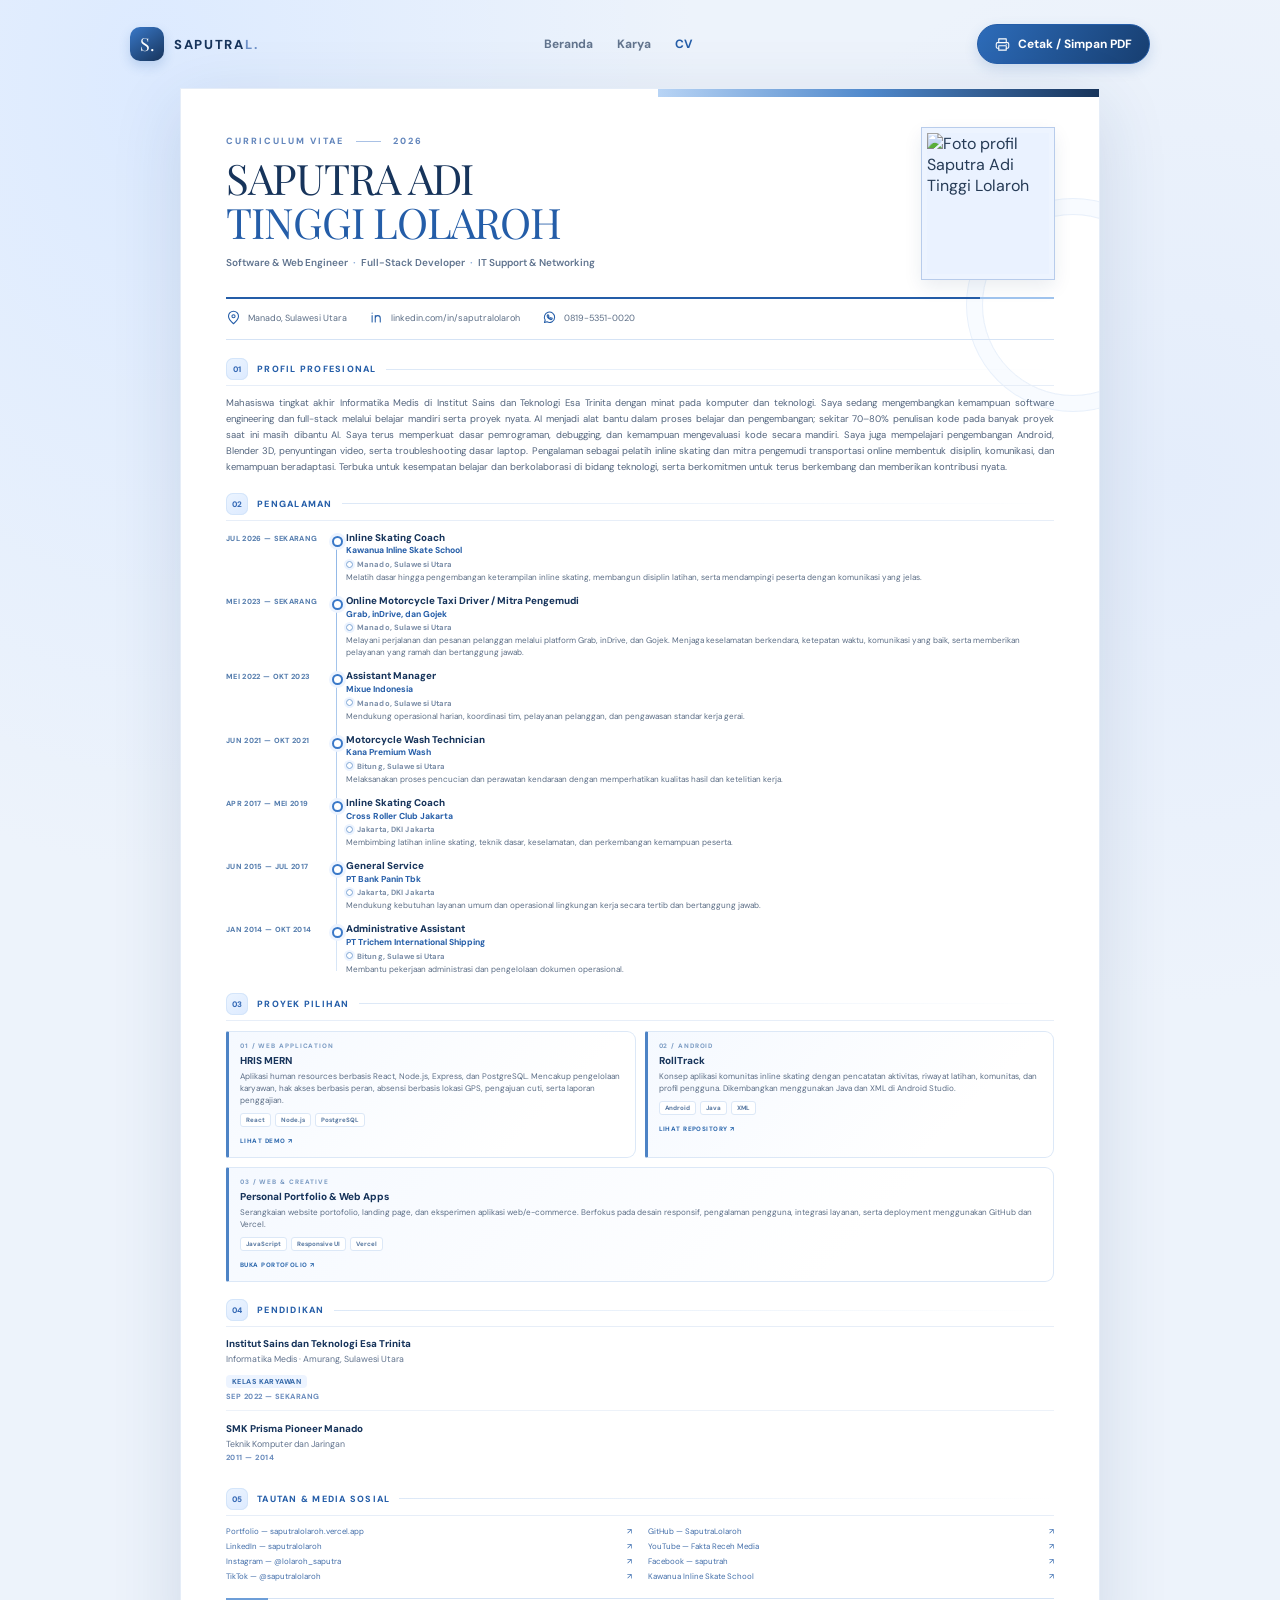
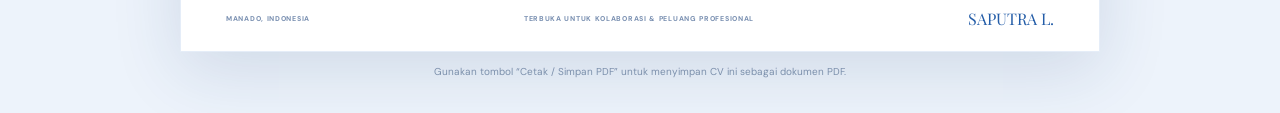
==== cv.html @ 6c99b5d0 "Retain AI-assisted development context in profile" ====
<!doctype html>
<html lang="id">
<head>
  <meta charset="utf-8">
  <meta name="viewport" content="width=device-width, initial-scale=1">
  <meta name="theme-color" content="#17345b">
  <meta name="description" content="Curriculum Vitae Saputra Adi Tinggi Lolaroh — Software & Web Engineer, Full-Stack Developer, IT Support & Networking.">
  <title>CV — Saputra Adi Tinggi Lolaroh</title>
  <link rel="preconnect" href="https://fonts.googleapis.com">
  <link rel="preconnect" href="https://fonts.gstatic.com" crossorigin>
  <link href="https://fonts.googleapis.com/css2?family=DM+Sans:wght@400;500;600;700;800&family=Playfair+Display:wght@500;600;700&display=swap" rel="stylesheet">
  <link rel="stylesheet" href="assets/css/cv.css">
</head>
<body>
  <header class="cv-nav">
    <a class="cv-brand" href="index.html"><span class="brand-mark">S.</span><span>SAPUTRA<span class="brand-light">L.</span></span></a>
    <nav aria-label="Navigasi CV"><a href="index.html">Beranda</a><a href="#work">Karya</a><a class="active" href="cv.html">CV</a></nav>
    <button class="print-button" type="button" onclick="window.print()"><span class="ui-icon" aria-hidden="true"><svg viewBox="0 0 24 24"><path d="M6 9V3h12v6M6 18H4a2 2 0 0 1-2-2v-5a2 2 0 0 1 2-2h16a2 2 0 0 1 2 2v5a2 2 0 0 1-2 2h-2"/><path d="M6 14h12v7H6zM18 12h.01"/></svg></span>Cetak / Simpan PDF</button>
  </header>
  <main class="cv-page">
    <article class="resume-sheet">
      <header class="resume-header">
        <div class="identity"><p class="eyebrow">CURRICULUM VITAE <span></span> 2026</p><h1>SAPUTRA ADI<br><em>TINGGI LOLAROH</em></h1><p class="headline">Software &amp; Web Engineer <b>·</b> Full-Stack Developer <b>·</b> IT Support &amp; Networking</p></div>
        <div class="profile-photo"><img src="https://raw.githubusercontent.com/SaputraLolaroh/sancha-creative-marketing-portfolio/main/assets/images/foto%20profil.jpeg" alt="Foto profil Saputra Adi Tinggi Lolaroh"></div>
      </header>
      <div class="contact-strip">
        <span><span class="ui-icon"><svg viewBox="0 0 24 24"><path d="M20 10c0 5-8 12-8 12S4 15 4 10a8 8 0 1 1 16 0Z"/><circle cx="12" cy="10" r="2.5"/></svg></span>Manado, Sulawesi Utara</span>
        <a href="https://www.linkedin.com/in/saputralolaroh/" target="_blank" rel="noopener noreferrer"><span class="ui-icon"><svg viewBox="0 0 24 24"><path d="M5 9v10M5 5v.01M10 19v-6a4 4 0 0 1 8 0v6M10 9v10"/></svg></span>linkedin.com/in/saputralolaroh</a>
        <a href="https://wa.me/6281953510020" target="_blank" rel="noopener noreferrer" aria-label="Hubungi melalui WhatsApp"><span class="ui-icon"><svg viewBox="0 0 24 24"><path d="M20.2 11.7a8.2 8.2 0 0 1-12.1 7.2L4 20l1.1-4A8.2 8.2 0 1 1 20.2 11.7Z"/><path d="M8.5 8.2c.3-.6.6-.6.9-.6h.5c.2 0 .4.1.5.4l.7 1.6c.1.2.1.4-.1.6l-.5.6c-.2.2-.2.4 0 .7.5.8 1.2 1.4 2 1.8.2.1.4.1.6-.1l.7-.8c.2-.2.4-.2.6-.1l1.5.7c.3.1.4.3.4.5 0 .4-.2 1.1-.7 1.4-.5.4-1.1.6-1.8.4-1-.2-2.2-.8-3.4-1.8-1-.9-1.7-2-2-2.9-.3-.9 0-1.8.4-2.4Z"/></svg></span>0819-5351-0020</a>
      </div>
      <div class="resume-body resume-body-single">
        <div class="main-column">
          <section class="cv-section profile-section"><div class="section-label"><span>01</span> PROFIL PROFESIONAL</div><p>Mahasiswa tingkat akhir Informatika Medis di Institut Sains dan Teknologi Esa Trinita dengan minat pada komputer dan teknologi. Saya sedang mengembangkan kemampuan software engineering dan full-stack melalui belajar mandiri serta proyek nyata. AI menjadi alat bantu dalam proses belajar dan pengembangan; sekitar 70–80% penulisan kode pada banyak proyek saat ini masih dibantu AI. Saya terus memperkuat dasar pemrograman, debugging, dan kemampuan mengevaluasi kode secara mandiri. Saya juga mempelajari pengembangan Android, Blender 3D, penyuntingan video, serta troubleshooting dasar laptop. Pengalaman sebagai pelatih inline skating dan mitra pengemudi transportasi online membentuk disiplin, komunikasi, dan kemampuan beradaptasi. Terbuka untuk kesempatan belajar dan berkolaborasi di bidang teknologi, serta berkomitmen untuk terus berkembang dan memberikan kontribusi nyata.</p></section>
          <section class="cv-section"><div class="section-label"><span>02</span> PENGALAMAN</div><div class="timeline">
            <div class="timeline-item"><div class="period">JUL 2026 — SEKARANG</div><div><h3>Inline Skating Coach</h3><h4>Kawanua Inline Skate School</h4><p class="job-location">Manado, Sulawesi Utara</p><p>Melatih dasar hingga pengembangan keterampilan inline skating, membangun disiplin latihan, serta mendampingi peserta dengan komunikasi yang jelas.</p></div></div>
            <div class="timeline-item"><div class="period">MEI 2023 — SEKARANG</div><div><h3>Online Motorcycle Taxi Driver / Mitra Pengemudi</h3><h4>Grab, inDrive, dan Gojek</h4><p class="job-location">Manado, Sulawesi Utara</p><p>Melayani perjalanan dan pesanan pelanggan melalui platform Grab, inDrive, dan Gojek. Menjaga keselamatan berkendara, ketepatan waktu, komunikasi yang baik, serta memberikan pelayanan yang ramah dan bertanggung jawab.</p></div></div>
            <div class="timeline-item"><div class="period">MEI 2022 — OKT 2023</div><div><h3>Assistant Manager</h3><h4>Mixue Indonesia</h4><p class="job-location">Manado, Sulawesi Utara</p><p>Mendukung operasional harian, koordinasi tim, pelayanan pelanggan, dan pengawasan standar kerja gerai.</p></div></div>
            <div class="timeline-item"><div class="period">JUN 2021 — OKT 2021</div><div><h3>Motorcycle Wash Technician</h3><h4>Kana Premium Wash</h4><p class="job-location">Bitung, Sulawesi Utara</p><p>Melaksanakan proses pencucian dan perawatan kendaraan dengan memperhatikan kualitas hasil dan ketelitian kerja.</p></div></div>
            <div class="timeline-item"><div class="period">APR 2017 — MEI 2019</div><div><h3>Inline Skating Coach</h3><h4>Cross Roller Club Jakarta</h4><p class="job-location">Jakarta, DKI Jakarta</p><p>Membimbing latihan inline skating, teknik dasar, keselamatan, dan perkembangan kemampuan peserta.</p></div></div>
            <div class="timeline-item"><div class="period">JUN 2015 — JUL 2017</div><div><h3>General Service</h3><h4>PT Bank Panin Tbk</h4><p class="job-location">Jakarta, DKI Jakarta</p><p>Mendukung kebutuhan layanan umum dan operasional lingkungan kerja secara tertib dan bertanggung jawab.</p></div></div>
            <div class="timeline-item"><div class="period">JAN 2014 — OKT 2014</div><div><h3>Administrative Assistant</h3><h4>PT Trichem International Shipping</h4><p class="job-location">Bitung, Sulawesi Utara</p><p>Membantu pekerjaan administrasi dan pengelolaan dokumen operasional.</p></div></div>
          </div></section>
          <section class="cv-section projects"><div class="section-label"><span>03</span> PROYEK PILIHAN</div><div class="project-list">
            <div class="project-card"><span class="project-index">01 / WEB APPLICATION</span><h3>HRIS MERN</h3><p>Aplikasi human resources berbasis React, Node.js, Express, dan PostgreSQL. Mencakup pengelolaan karyawan, hak akses berbasis peran, absensi berbasis lokasi GPS, pengajuan cuti, serta laporan penggajian.</p><div class="project-tags"><span>React</span><span>Node.js</span><span>PostgreSQL</span></div><a href="https://hris-mern.vercel.app/" target="_blank" rel="noopener noreferrer">LIHAT DEMO ↗</a></div>
            <div class="project-card"><span class="project-index">02 / ANDROID</span><h3>RollTrack</h3><p>Konsep aplikasi komunitas inline skating dengan pencatatan aktivitas, riwayat latihan, komunitas, dan profil pengguna. Dikembangkan menggunakan Java dan XML di Android Studio.</p><div class="project-tags"><span>Android</span><span>Java</span><span>XML</span></div><a href="https://github.com/SaputraLolaroh/RollTrack" target="_blank" rel="noopener noreferrer">LIHAT REPOSITORY ↗</a></div>
            <div class="project-card"><span class="project-index">03 / WEB &amp; CREATIVE</span><h3>Personal Portfolio &amp; Web Apps</h3><p>Serangkaian website portofolio, landing page, dan eksperimen aplikasi web/e-commerce. Berfokus pada desain responsif, pengalaman pengguna, integrasi layanan, serta deployment menggunakan GitHub dan Vercel.</p><div class="project-tags"><span>JavaScript</span><span>Responsive UI</span><span>Vercel</span></div><a href="https://saputralolaroh.vercel.app/" target="_blank" rel="noopener noreferrer">BUKA PORTOFOLIO ↗</a></div>
          </div></section>

        </div>
      </div>
          <section class="cv-section education-section"><div class="section-label"><span>04</span> PENDIDIKAN</div><div class="education-list">
            <div class="education-item"><h3>Institut Sains dan Teknologi Esa Trinita</h3><p>Informatika Medis · Amurang, Sulawesi Utara</p><span class="education-mode">KELAS KARYAWAN</span><span>SEP 2022 — SEKARANG</span></div>
            <div class="education-item"><h3>SMK Prisma Pioneer Manado</h3><p>Teknik Komputer dan Jaringan</p><span>2011 — 2014</span></div>
          </div></section>
          <section class="cv-section"><div class="section-label"><span>05</span> TAUTAN &amp; MEDIA SOSIAL</div><div class="link-list cv-links">
            <a href="https://saputralolaroh.vercel.app/" target="_blank" rel="noopener noreferrer">Portfolio — saputralolaroh.vercel.app <span class="link-arrow">↗</span></a>
            <a href="https://github.com/SaputraLolaroh" target="_blank" rel="noopener noreferrer">GitHub — SaputraLolaroh <span class="link-arrow">↗</span></a>
            <a href="https://www.linkedin.com/in/saputralolaroh/" target="_blank" rel="noopener noreferrer">LinkedIn — saputralolaroh <span class="link-arrow">↗</span></a>
            <a href="https://www.youtube.com/@FaktaRecehMedia" target="_blank" rel="noopener noreferrer">YouTube — Fakta Receh Media <span class="link-arrow">↗</span></a>
            <a href="https://www.instagram.com/lolaroh_saputra" target="_blank" rel="noopener noreferrer">Instagram — @lolaroh_saputra <span class="link-arrow">↗</span></a>
            <a href="https://www.facebook.com/saputrah" target="_blank" rel="noopener noreferrer">Facebook — saputrah <span class="link-arrow">↗</span></a>
            <a href="https://www.tiktok.com/@saputralolaroh" target="_blank" rel="noopener noreferrer">TikTok — @saputralolaroh <span class="link-arrow">↗</span></a>
            <a href="https://www.instagram.com/kawanua.inlineskateschool/" target="_blank" rel="noopener noreferrer">Kawanua Inline Skate School <span class="link-arrow">↗</span></a>
          </div></section>
      <footer class="resume-footer"><span>MANADO, INDONESIA</span><span>TERBUKA UNTUK KOLABORASI &amp; PELUANG PROFESIONAL</span><strong>SAPUTRA L.</strong></footer>
    </article>
    <p class="page-note">Gunakan tombol “Cetak / Simpan PDF” untuk menyimpan CV ini sebagai dokumen PDF.</p>
  </main>
</body>
</html>
---- assets/css/cv.css ----
*{box-sizing:border-box}
:root{--navy:#17345b;--blue:#245da8;--bright:#3978c8;--ink:#263b56;--muted:#60748f;--pale:#edf4ff;--line:#d5e3f5;--accent:#8eb6e8}
html{background:#edf3fb}
body{margin:0;background:radial-gradient(ellipse at 12% 5%,#dceaff 0,transparent 34%),radial-gradient(ellipse at 92% 28%,#e4edfb 0,transparent 30%),#edf3fb;color:var(--ink);font-family:'DM Sans',Arial,sans-serif}
.cv-nav{max-width:1060px;margin:0 auto;padding:24px 20px;display:flex;align-items:center;justify-content:space-between;gap:20px}
.cv-brand{display:flex;align-items:center;gap:10px;color:var(--navy);text-decoration:none;font-size:13px;font-weight:800;letter-spacing:.13em}
.brand-mark{display:grid;place-items:center;width:34px;height:34px;border-radius:10px;background:linear-gradient(145deg,#3978c8,#17345b);color:#fff;font:18px 'Playfair Display',serif;letter-spacing:0;box-shadow:0 5px 12px #245da833}
.brand-light{color:#6e91c8}
.cv-nav nav{display:flex;gap:24px}
.cv-nav nav a{color:#61738d;text-decoration:none;font-size:12px;font-weight:700}
.cv-nav nav a.active,.cv-nav nav a:hover{color:var(--blue)}
.print-button{display:inline-flex;align-items:center;gap:8px;border:1px solid var(--blue);border-radius:999px;padding:11px 17px;background:linear-gradient(120deg,#2d6cba,#173e70);color:#fff;font:700 12px 'DM Sans',sans-serif;cursor:pointer;box-shadow:0 5px 13px #245da82b}
.ui-icon{display:inline-flex;width:15px;height:15px;flex:none}
.ui-icon svg{width:100%;height:100%;fill:none;stroke:currentColor;stroke-width:1.7;stroke-linecap:round;stroke-linejoin:round}
.cv-page{max-width:1060px;margin:0 auto;padding:0 20px 35px}
.resume-sheet{position:relative;isolation:isolate;overflow:hidden;width:min(100%,920px);margin:0 auto;background:#fff;color:var(--ink);padding:39px 45px 22px;box-shadow:0 18px 65px rgba(30,64,111,.14)}
.resume-sheet:before{content:"";position:absolute;z-index:-1;top:0;right:0;width:34%;height:7px;background:linear-gradient(90deg,#9fc5f0,#245da8,#17345b)}
.resume-sheet:after{content:"";position:absolute;z-index:-1;right:-65px;top:125px;width:180px;height:180px;border:1px solid #e8f0fb;border-radius:50%;box-shadow:0 0 0 15px #f8fbff,0 0 0 16px #e8f0fb}
.resume-header{display:grid;grid-template-columns:1fr 132px;gap:26px;align-items:center;padding-bottom:18px;border-bottom:2px solid var(--blue);position:relative}
.eyebrow{margin:0 0 10px;color:#6386bc;font-size:9px;font-weight:800;letter-spacing:.22em}
.eyebrow span{display:inline-block;width:25px;height:1px;background:#a9c1e5;vertical-align:middle;margin:0 8px}
.identity h1{margin:0;color:var(--navy);font:clamp(30px,4vw,42px)/1.04 'Playfair Display',Georgia,serif;letter-spacing:-.025em}
.identity h1 em{font-style:normal;color:var(--blue)}
.headline{margin:11px 0 0;color:var(--muted);font-size:10px;line-height:1.65;font-weight:600}
.headline b{color:#8eadd8;padding:0 3px}
.profile-photo{width:132px;height:151px;overflow:hidden;border:5px solid #edf4ff;outline:1px solid #b8cceb;background:#eaf2ff;box-shadow:0 7px 18px #17345b18}
.profile-photo img{display:block;width:100%;height:100%;object-fit:cover;object-position:center top}
.contact-strip{display:flex;flex-wrap:wrap;gap:8px 22px;padding:11px 0 14px;border-bottom:1px solid var(--line);color:#5c6e86;font-size:9px}
.contact-strip>span,.contact-strip>a{display:inline-flex;align-items:center;gap:7px;color:inherit;text-decoration:none}
.contact-strip .ui-icon{color:var(--blue)}
.resume-body{display:grid;grid-template-columns:minmax(0,1.55fr) minmax(220px,.9fr);gap:29px;padding-top:18px}
.cv-section{margin:0 0 17px;break-inside:avoid}
.section-label{display:flex;align-items:center;gap:9px;margin:0 0 10px;color:var(--blue);font-size:9px;font-weight:800;letter-spacing:.14em}
.section-label>span{display:inline-flex;align-items:center;justify-content:center;width:22px;height:22px;border-radius:7px;background:linear-gradient(145deg,#edf5ff,#dceaff);color:#3569b5;font-size:8px;letter-spacing:0;box-shadow:inset 0 0 0 1px #d4e5fa}
.profile-section>p{margin:0;color:#52647d;font-size:9.5px;line-height:1.68;text-align:justify}
.timeline{display:grid;gap:10px;position:relative}
.timeline:before{content:"";position:absolute;left:110px;top:4px;bottom:5px;width:1px;background:linear-gradient(#8db5e6,#d9e7f7)}
.timeline-item{display:grid;grid-template-columns:100px 1fr;gap:20px;position:relative;break-inside:avoid}
.timeline-item:before{content:"";position:absolute;left:106px;top:5px;width:7px;height:7px;border-radius:50%;background:#fff;border:2px solid var(--bright);box-shadow:0 0 0 3px #edf4ff}
.period{padding-top:2px;color:#547cad;font-size:7.4px;font-weight:800;letter-spacing:.045em;line-height:1.5}
.timeline-item h3,.project-list h3,.education-item h3,.skill-block h3{margin:0;color:var(--navy);font-size:9.8px;font-weight:800;line-height:1.4}
.timeline-item h4{margin:1px 0 0;color:var(--blue);font-size:8.6px;font-weight:700;line-height:1.35}
.job-location{display:flex;align-items:center;gap:4px;margin:2px 0 3px;color:#7a8da7;font-size:7.6px;font-weight:700;letter-spacing:.015em}
.job-location:before{content:"";display:inline-block;width:5px;height:5px;border:1px solid #7da5d6;border-radius:50%;box-shadow:0 0 0 2px #edf4ff}
.timeline-item p:not(.job-location),.project-list p{margin:0;color:#5b6d85;font-size:8.1px;line-height:1.48}
.project-list{display:grid;grid-template-columns:repeat(2,minmax(0,1fr));gap:8px}
.project-list>div{padding:8px 9px;border:1px solid #e1ebf8;border-left:2px solid #4d83c5;border-radius:0 7px 7px 0;background:linear-gradient(110deg,#f8fbff,#fff)}
.project-list>div:last-child{grid-column:1/-1}
.education-item{margin:0 0 11px;padding:0 0 9px;border-bottom:1px solid #edf2f9}
.education-item:last-child{border-bottom:0}
.education-item p{margin:2px 0 3px;color:#61738d;font-size:8.8px}
.education-mode{display:inline-block!important;margin:0 0 4px!important;padding:2px 6px;border-radius:4px;background:#edf4ff;color:#3569a9!important;font-size:7.2px!important;font-weight:800;letter-spacing:.04em}
.education-item>span{display:block;color:#6c8dbd;font-size:7.5px;font-weight:800;letter-spacing:.06em}
.skill-block{margin:0 0 9px}
.skill-block h3{font-size:9px}
.skill-block p{margin:2px 0 0;color:#5b6d85;font-size:8.1px;line-height:1.5}
.course-list{margin:0;padding:0 0 0 14px;color:#5b6d85;font-size:8.1px;line-height:1.7}
.link-list{display:grid;gap:6px}
.link-list a{display:flex;align-items:center;gap:6px;color:#416da9;font-size:7.9px;text-decoration:none;overflow-wrap:anywhere}
.link-list a .ui-icon{width:12px;height:12px}
.link-list a:hover{text-decoration:underline}
.link-arrow{margin-left:auto;color:var(--blue)}
.resume-footer{display:flex;justify-content:space-between;align-items:center;gap:12px;margin-top:15px;padding-top:9px;border-top:1px solid var(--line);color:#7b91b2;font-size:7px;font-weight:800;letter-spacing:.1em}
.resume-footer strong{color:var(--blue);font:16px 'Playfair Display',Georgia,serif;letter-spacing:0}
.page-note{margin:13px auto 0;color:#8295af;text-align:center;font-size:10px}
@media(max-width:700px){.cv-nav{gap:10px;padding:16px 12px}.cv-nav nav{gap:12px}.cv-nav nav a{font-size:10px}.cv-brand{font-size:11px}.print-button{padding:9px 11px;font-size:10px}.cv-page{padding:0 10px 25px}.resume-sheet{padding:27px 21px 20px}.resume-header{grid-template-columns:1fr 94px;gap:13px}.profile-photo{width:94px;height:116px;border-width:3px}.identity h1{font-size:26px}.headline{font-size:9px}.resume-body{grid-template-columns:1fr;gap:0}.side-column{display:grid;grid-template-columns:1fr 1fr;gap:0 16px}.contact-strip{gap:8px 14px}.timeline-item{grid-template-columns:88px 1fr;gap:15px}.timeline:before{left:97px}.timeline-item:before{left:93px}.project-list{grid-template-columns:1fr}.project-list>div:last-child{grid-column:auto}.resume-footer{flex-wrap:wrap}.resume-footer strong{margin-left:auto}}
@page{size:A4;margin:0}
@media print{html,body{margin:0!important;padding:0!important;background:#fff!important;-webkit-print-color-adjust:exact!important;print-color-adjust:exact!important}.cv-nav,.page-note{display:none!important}.cv-page{padding:0!important;margin:0!important;max-width:none!important}.resume-sheet{width:210mm!important;height:297mm!important;min-height:297mm!important;margin:0!important;padding:9mm 11mm 6mm!important;box-shadow:none!important}.resume-header{grid-template-columns:1fr 27mm;gap:6mm;padding-bottom:3.5mm}.profile-photo{width:27mm;height:31mm}.eyebrow{margin-bottom:2mm;font-size:7pt}.identity h1{font-size:28pt}.headline{margin-top:2mm;font-size:7.2pt}.contact-strip{padding:2.5mm 0 3mm;font-size:6.7pt}.resume-body{grid-template-columns:minmax(0,1.55fr) minmax(0,.9fr);gap:6mm;padding-top:3.5mm}.cv-section{margin-bottom:3.2mm}.section-label{margin-bottom:2mm;font-size:7pt}.section-label>span{width:5mm;height:5mm;font-size:6pt}.profile-section>p{font-size:7.1pt;line-height:1.45}.timeline{gap:2.1mm}.timeline:before{left:28mm}.timeline-item{grid-template-columns:25mm 1fr;gap:5mm}.timeline-item:before{left:27.2mm;width:1.7mm;height:1.7mm}.period{font-size:5.7pt}.timeline-item h3,.project-list h3,.education-item h3{font-size:7.1pt}.timeline-item h4{font-size:6.4pt}.job-location{margin:1px 0 1.5px;font-size:5.7pt}.timeline-item p:not(.job-location),.project-list p{font-size:6.2pt;line-height:1.35}.project-list{gap:1.5mm}.project-list>div{padding:1.5mm 2mm}.education-item{margin-bottom:2mm;padding-bottom:1.5mm}.education-item p{font-size:6.5pt}.education-mode{font-size:5.5pt!important;padding:1px 4px}.education-item>span{font-size:5.7pt}.skill-block{margin-bottom:1.8mm}.skill-block h3{font-size:6.6pt}.skill-block p,.course-list{font-size:6pt;line-height:1.35}.link-list{gap:1.2mm}.link-list a{font-size:5.8pt;gap:1mm}.link-list a .ui-icon{width:2.5mm;height:2.5mm}.resume-footer{margin-top:2mm;padding-top:2mm;font-size:5.4pt}.resume-footer strong{font-size:12pt}.resume-sheet:after{display:none}}


/* Editorial refinement — extended CV layout */
.resume-sheet{border:1px solid #e5edf8}
.resume-sheet:before{width:48%;height:8px;background:linear-gradient(90deg,#b8d4f5 0%,#4f88cb 48%,#17345b 100%)}
.resume-header:after{content:"";position:absolute;right:0;bottom:-2px;width:74px;height:2px;background:#9fc3ed}
.section-label{position:relative;padding-bottom:5px;border-bottom:1px solid #e7eef8}
.section-label:after{content:"";height:1px;flex:1;background:linear-gradient(90deg,#dce8f7,transparent)}
.project-list{grid-template-columns:repeat(2,minmax(0,1fr));gap:9px}
.project-card{position:relative;min-height:0;padding:10px 11px 9px!important;border:1px solid #dce8f7!important;border-left:3px solid #4d83c5!important;border-radius:2px 9px 9px 2px!important;background:linear-gradient(135deg,#f5f9ff 0%,#fff 75%)!important;transition:transform .2s ease,box-shadow .2s ease}
.project-card:hover{transform:translateY(-2px);box-shadow:0 7px 16px #244f8112}
.project-card:last-child{grid-column:1/-1}
.project-index{display:block;margin-bottom:4px;color:#7b9bc3;font-size:6.4px;font-weight:800;letter-spacing:.14em}
.project-card h3{font-size:10px}
.project-card p{margin-top:3px;line-height:1.5}
.project-tags{display:flex;flex-wrap:wrap;gap:4px;margin-top:6px}
.project-tags span{padding:2px 5px;border:1px solid #dce8f7;border-radius:3px;background:#fff;color:#55769f;font-size:6.2px;font-weight:700}
.project-card>a{display:inline-block;margin-top:6px;color:#2d68ad;font-size:6.3px;font-weight:800;letter-spacing:.07em;text-decoration:none}
.project-card>a:hover{text-decoration:underline}
.strength-grid{display:grid;grid-template-columns:repeat(3,minmax(0,1fr));gap:7px}
.strength-grid>div{padding:8px 8px 9px;border:1px solid #e1eaf6;background:linear-gradient(145deg,#f7faff,#fff)}
.strength-symbol{display:grid;place-items:center;width:17px;height:17px;margin-bottom:5px;border-radius:5px;background:#e4effd;color:#3569ad;font:700 8px 'DM Sans',sans-serif}
.strength-grid h3{margin:0 0 3px;color:#17345b;font-size:8px;line-height:1.35}
.strength-grid p{margin:0;color:#5b6d85;font-size:7.2px;line-height:1.45}
.interest-list{display:grid;gap:5px}
.interest-list>div{display:flex;align-items:center;gap:7px;padding:5px 7px;border:1px solid #e4edf8;background:linear-gradient(90deg,#f5f9ff,#fff)}
.interest-list b{color:#7d9fc9;font-size:7px;letter-spacing:.06em}
.interest-list span{color:#405a7b;font-size:7.4px;font-weight:700}
.development-note{margin:7px 0 0;padding:7px 8px;border-left:2px solid #8eb6e8;background:#f6f9fe;color:#647993;font-size:7px;line-height:1.5}
.resume-footer{position:relative}
.resume-footer:before{content:"";position:absolute;left:0;top:-1px;width:42px;height:2px;background:#6d9ed8}
@media(max-width:700px){.project-list{grid-template-columns:1fr}.project-card:last-child{grid-column:auto}.strength-grid{grid-template-columns:1fr}.project-card{padding:11px!important}}
@media print{
 .project-list{grid-template-columns:repeat(2,minmax(0,1fr));gap:1.5mm}
 .project-card{padding:1.7mm 2mm 1.5mm!important}
 .project-card:last-child{grid-column:1/-1}
 .project-index{margin-bottom:.7mm;font-size:4.8pt}
 .project-card h3{font-size:7.1pt}
 .project-card p{font-size:5.9pt;line-height:1.32}
 .project-tags{gap:.7mm;margin-top:1mm}
 .project-tags span{padding:.3mm 1mm;font-size:4.8pt}
 .project-card>a{margin-top:1mm;font-size:4.8pt}
 .strength-grid{gap:1.2mm}
 .strength-grid>div{padding:1.2mm 1.4mm}
 .strength-symbol{width:4mm;height:4mm;margin-bottom:.8mm;font-size:5.5pt}
 .strength-grid h3{font-size:5.8pt;margin-bottom:.5mm}
 .strength-grid p{font-size:5.1pt;line-height:1.3}
 .interest-list{gap:.8mm}
 .interest-list>div{padding:.8mm 1.2mm}
 .interest-list b{font-size:5pt}
 .interest-list span{font-size:5.5pt}
 .development-note{margin-top:1mm;padding:1mm 1.2mm;font-size:5.2pt;line-height:1.3}
 .cv-section{margin-bottom:2.7mm}
 .section-label{padding-bottom:1mm}
}

/* Single-column CV layout */
.resume-body-single{grid-template-columns:minmax(0,1fr)!important}

/* Compact social and professional links */
.cv-links{grid-template-columns:repeat(2,minmax(0,1fr));gap:5px 16px}
.cv-links a{min-width:0}
@media(max-width:700px){.cv-links{grid-template-columns:1fr}}
@media print{
 .cv-links{grid-template-columns:repeat(2,minmax(0,1fr));gap:1.2mm 4mm}
 .cv-links a{font-size:5.8pt;line-height:1.25}
 .cv-links .link-arrow{font-size:6pt}
}
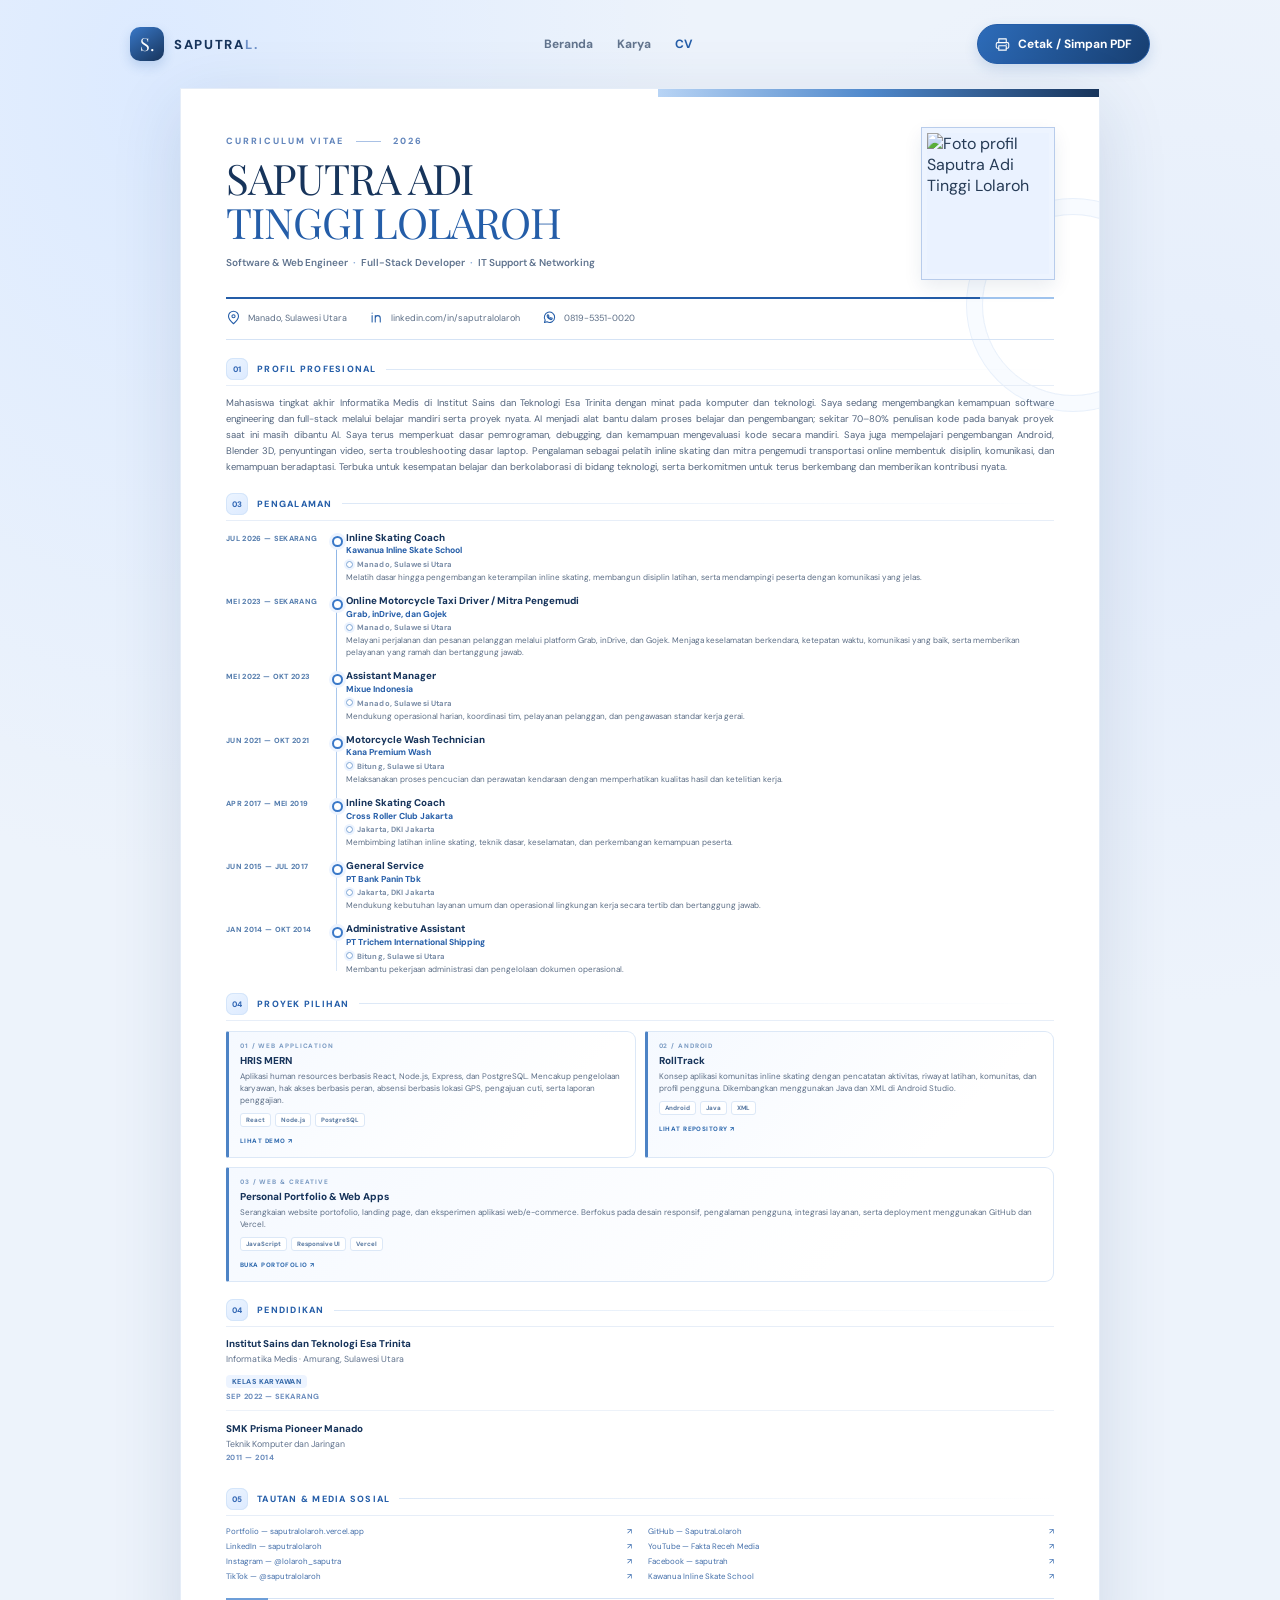
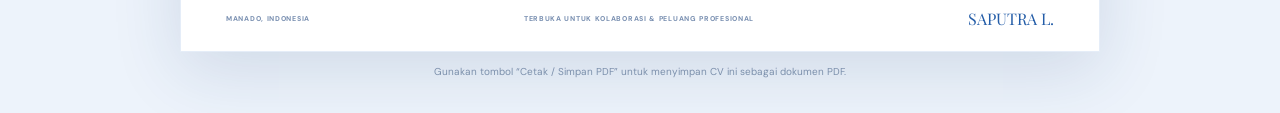
==== commit 2f60b2b8: "Place education beside professional profile" ====
--- a/cv.html
+++ b/cv.html
@@ -30,8 +30,10 @@
       </div>
       <div class="resume-body resume-body-single">
         <div class="main-column">
+          <div class="intro-grid">
           <section class="cv-section profile-section"><div class="section-label"><span>01</span> PROFIL PROFESIONAL</div><p>Mahasiswa tingkat akhir Informatika Medis di Institut Sains dan Teknologi Esa Trinita dengan minat pada komputer dan teknologi. Saya sedang mengembangkan kemampuan software engineering dan full-stack melalui belajar mandiri serta proyek nyata. AI menjadi alat bantu dalam proses belajar dan pengembangan; sekitar 70–80% penulisan kode pada banyak proyek saat ini masih dibantu AI. Saya terus memperkuat dasar pemrograman, debugging, dan kemampuan mengevaluasi kode secara mandiri. Saya juga mempelajari pengembangan Android, Blender 3D, penyuntingan video, serta troubleshooting dasar laptop. Pengalaman sebagai pelatih inline skating dan mitra pengemudi transportasi online membentuk disiplin, komunikasi, dan kemampuan beradaptasi. Terbuka untuk kesempatan belajar dan berkolaborasi di bidang teknologi, serta berkomitmen untuk terus berkembang dan memberikan kontribusi nyata.</p></section>
-          <section class="cv-section"><div class="section-label"><span>02</span> PENGALAMAN</div><div class="timeline">
+          </div>
+          <section class="cv-section"><div class="section-label"><span>03</span> PENGALAMAN</div><div class="timeline">
             <div class="timeline-item"><div class="period">JUL 2026 — SEKARANG</div><div><h3>Inline Skating Coach</h3><h4>Kawanua Inline Skate School</h4><p class="job-location">Manado, Sulawesi Utara</p><p>Melatih dasar hingga pengembangan keterampilan inline skating, membangun disiplin latihan, serta mendampingi peserta dengan komunikasi yang jelas.</p></div></div>
             <div class="timeline-item"><div class="period">MEI 2023 — SEKARANG</div><div><h3>Online Motorcycle Taxi Driver / Mitra Pengemudi</h3><h4>Grab, inDrive, dan Gojek</h4><p class="job-location">Manado, Sulawesi Utara</p><p>Melayani perjalanan dan pesanan pelanggan melalui platform Grab, inDrive, dan Gojek. Menjaga keselamatan berkendara, ketepatan waktu, komunikasi yang baik, serta memberikan pelayanan yang ramah dan bertanggung jawab.</p></div></div>
             <div class="timeline-item"><div class="period">MEI 2022 — OKT 2023</div><div><h3>Assistant Manager</h3><h4>Mixue Indonesia</h4><p class="job-location">Manado, Sulawesi Utara</p><p>Mendukung operasional harian, koordinasi tim, pelayanan pelanggan, dan pengawasan standar kerja gerai.</p></div></div>
@@ -40,7 +42,7 @@
             <div class="timeline-item"><div class="period">JUN 2015 — JUL 2017</div><div><h3>General Service</h3><h4>PT Bank Panin Tbk</h4><p class="job-location">Jakarta, DKI Jakarta</p><p>Mendukung kebutuhan layanan umum dan operasional lingkungan kerja secara tertib dan bertanggung jawab.</p></div></div>
             <div class="timeline-item"><div class="period">JAN 2014 — OKT 2014</div><div><h3>Administrative Assistant</h3><h4>PT Trichem International Shipping</h4><p class="job-location">Bitung, Sulawesi Utara</p><p>Membantu pekerjaan administrasi dan pengelolaan dokumen operasional.</p></div></div>
           </div></section>
-          <section class="cv-section projects"><div class="section-label"><span>03</span> PROYEK PILIHAN</div><div class="project-list">
+          <section class="cv-section projects"><div class="section-label"><span>04</span> PROYEK PILIHAN</div><div class="project-list">
             <div class="project-card"><span class="project-index">01 / WEB APPLICATION</span><h3>HRIS MERN</h3><p>Aplikasi human resources berbasis React, Node.js, Express, dan PostgreSQL. Mencakup pengelolaan karyawan, hak akses berbasis peran, absensi berbasis lokasi GPS, pengajuan cuti, serta laporan penggajian.</p><div class="project-tags"><span>React</span><span>Node.js</span><span>PostgreSQL</span></div><a href="https://hris-mern.vercel.app/" target="_blank" rel="noopener noreferrer">LIHAT DEMO ↗</a></div>
             <div class="project-card"><span class="project-index">02 / ANDROID</span><h3>RollTrack</h3><p>Konsep aplikasi komunitas inline skating dengan pencatatan aktivitas, riwayat latihan, komunitas, dan profil pengguna. Dikembangkan menggunakan Java dan XML di Android Studio.</p><div class="project-tags"><span>Android</span><span>Java</span><span>XML</span></div><a href="https://github.com/SaputraLolaroh/RollTrack" target="_blank" rel="noopener noreferrer">LIHAT REPOSITORY ↗</a></div>
             <div class="project-card"><span class="project-index">03 / WEB &amp; CREATIVE</span><h3>Personal Portfolio &amp; Web Apps</h3><p>Serangkaian website portofolio, landing page, dan eksperimen aplikasi web/e-commerce. Berfokus pada desain responsif, pengalaman pengguna, integrasi layanan, serta deployment menggunakan GitHub dan Vercel.</p><div class="project-tags"><span>JavaScript</span><span>Responsive UI</span><span>Vercel</span></div><a href="https://saputralolaroh.vercel.app/" target="_blank" rel="noopener noreferrer">BUKA PORTOFOLIO ↗</a></div>
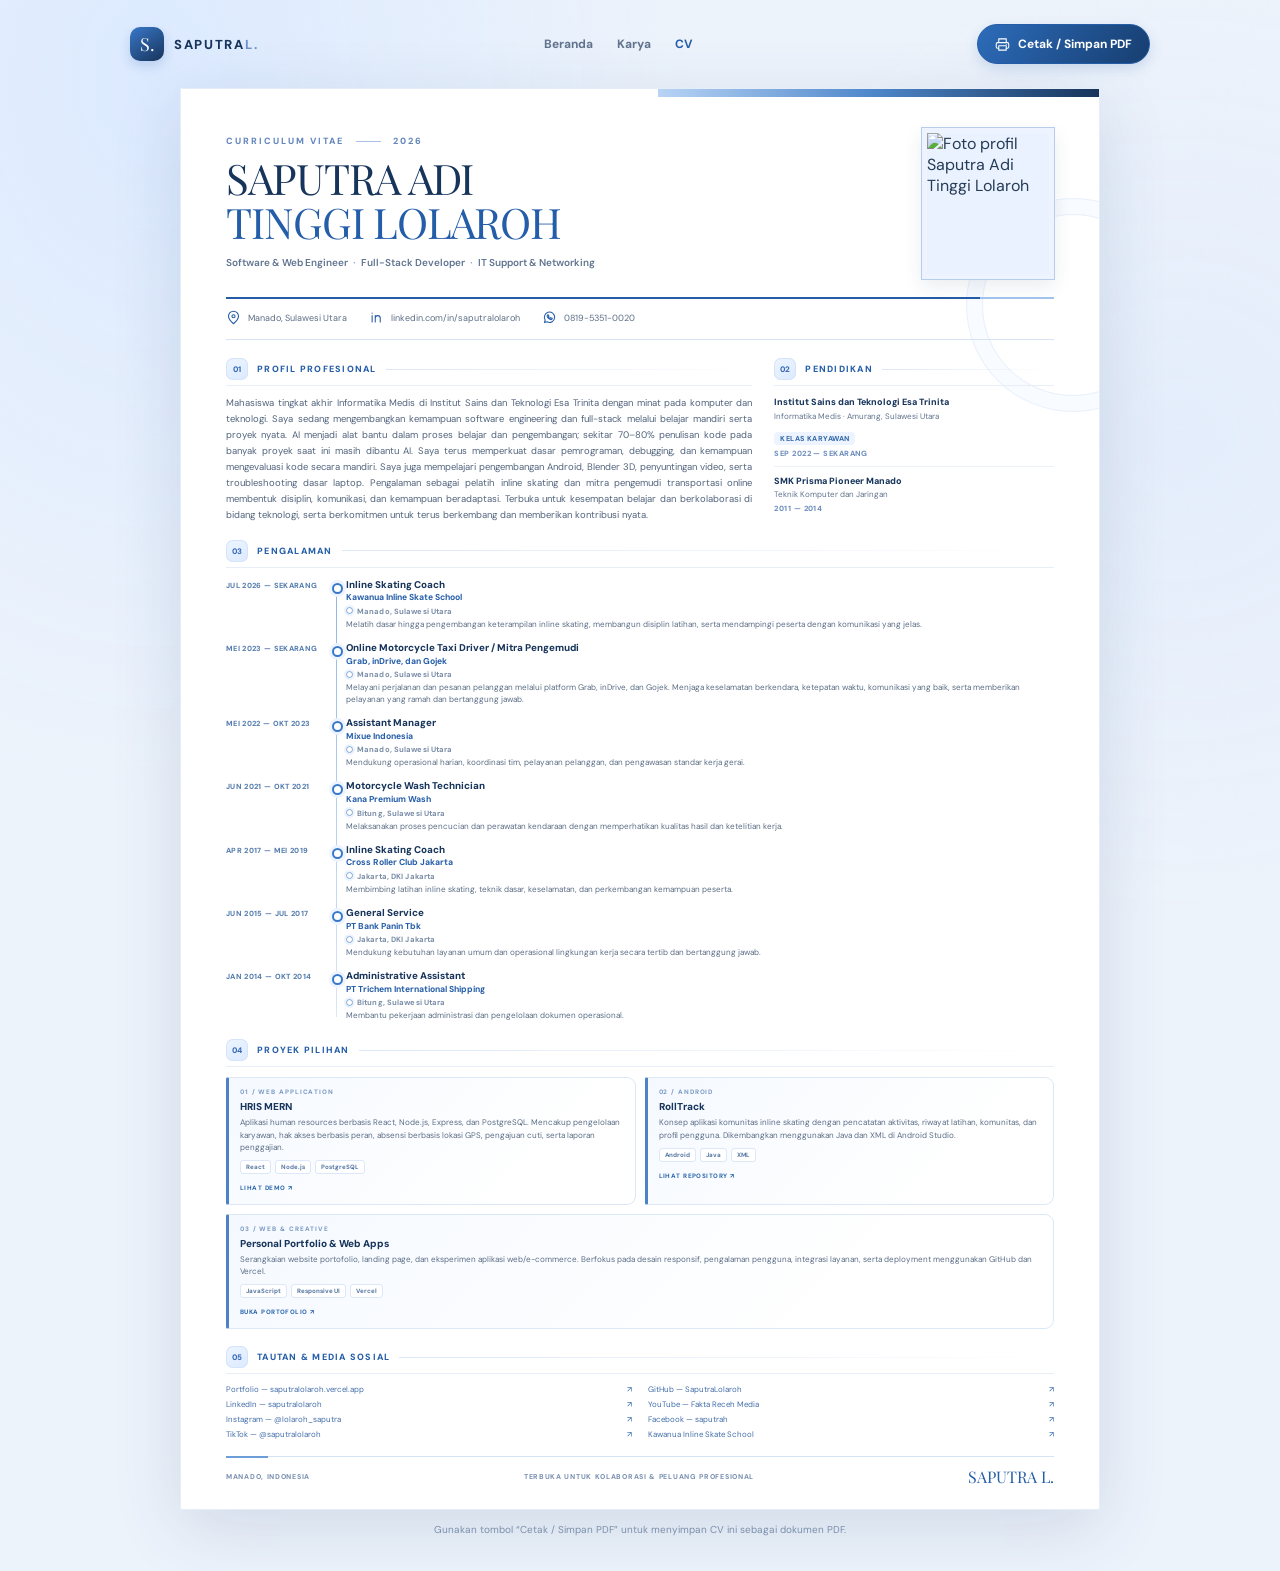
==== commit be68e2fb: "Move education beside professional profile" ====
--- a/cv.html
+++ b/cv.html
@@ -32,6 +32,10 @@
         <div class="main-column">
           <div class="intro-grid">
           <section class="cv-section profile-section"><div class="section-label"><span>01</span> PROFIL PROFESIONAL</div><p>Mahasiswa tingkat akhir Informatika Medis di Institut Sains dan Teknologi Esa Trinita dengan minat pada komputer dan teknologi. Saya sedang mengembangkan kemampuan software engineering dan full-stack melalui belajar mandiri serta proyek nyata. AI menjadi alat bantu dalam proses belajar dan pengembangan; sekitar 70–80% penulisan kode pada banyak proyek saat ini masih dibantu AI. Saya terus memperkuat dasar pemrograman, debugging, dan kemampuan mengevaluasi kode secara mandiri. Saya juga mempelajari pengembangan Android, Blender 3D, penyuntingan video, serta troubleshooting dasar laptop. Pengalaman sebagai pelatih inline skating dan mitra pengemudi transportasi online membentuk disiplin, komunikasi, dan kemampuan beradaptasi. Terbuka untuk kesempatan belajar dan berkolaborasi di bidang teknologi, serta berkomitmen untuk terus berkembang dan memberikan kontribusi nyata.</p></section>
+          <section class="cv-section education-section"><div class="section-label"><span>02</span> PENDIDIKAN</div><div class="education-list">
+            <div class="education-item"><h3>Institut Sains dan Teknologi Esa Trinita</h3><p>Informatika Medis · Amurang, Sulawesi Utara</p><span class="education-mode">KELAS KARYAWAN</span><span>SEP 2022 — SEKARANG</span></div>
+            <div class="education-item"><h3>SMK Prisma Pioneer Manado</h3><p>Teknik Komputer dan Jaringan</p><span>2011 — 2014</span></div>
+          </div></section>
           </div>
           <section class="cv-section"><div class="section-label"><span>03</span> PENGALAMAN</div><div class="timeline">
             <div class="timeline-item"><div class="period">JUL 2026 — SEKARANG</div><div><h3>Inline Skating Coach</h3><h4>Kawanua Inline Skate School</h4><p class="job-location">Manado, Sulawesi Utara</p><p>Melatih dasar hingga pengembangan keterampilan inline skating, membangun disiplin latihan, serta mendampingi peserta dengan komunikasi yang jelas.</p></div></div>
@@ -50,10 +54,6 @@
 
         </div>
       </div>
-          <section class="cv-section education-section"><div class="section-label"><span>04</span> PENDIDIKAN</div><div class="education-list">
-            <div class="education-item"><h3>Institut Sains dan Teknologi Esa Trinita</h3><p>Informatika Medis · Amurang, Sulawesi Utara</p><span class="education-mode">KELAS KARYAWAN</span><span>SEP 2022 — SEKARANG</span></div>
-            <div class="education-item"><h3>SMK Prisma Pioneer Manado</h3><p>Teknik Komputer dan Jaringan</p><span>2011 — 2014</span></div>
-          </div></section>
           <section class="cv-section"><div class="section-label"><span>05</span> TAUTAN &amp; MEDIA SOSIAL</div><div class="link-list cv-links">
             <a href="https://saputralolaroh.vercel.app/" target="_blank" rel="noopener noreferrer">Portfolio — saputralolaroh.vercel.app <span class="link-arrow">↗</span></a>
             <a href="https://github.com/SaputraLolaroh" target="_blank" rel="noopener noreferrer">GitHub — SaputraLolaroh <span class="link-arrow">↗</span></a>
--- a/assets/css/cv.css
+++ b/assets/css/cv.css
@@ -134,3 +134,20 @@
  .cv-links a{font-size:5.8pt;line-height:1.25}
  .cv-links .link-arrow{font-size:6pt}
 }
+
+
+/* Profile and education side-by-side */
+.intro-grid{display:grid;grid-template-columns:minmax(0,1.6fr) minmax(220px,.85fr);gap:22px;align-items:start;margin-bottom:16px}
+.intro-grid>.cv-section{margin-bottom:0;min-width:0}
+.education-section .education-item{padding:0 0 8px;margin-bottom:8px}
+.education-section .education-item:last-child{margin-bottom:0;padding-bottom:0}
+.education-section .education-item h3{font-size:9px;line-height:1.4}
+.education-section .education-item p{font-size:8px;line-height:1.4}
+@media(max-width:700px){.intro-grid{grid-template-columns:1fr;gap:12px}.intro-grid>.cv-section{margin-bottom:0}}
+@media print{
+ .intro-grid{grid-template-columns:minmax(0,1.6fr) minmax(0,.85fr);gap:4mm;margin-bottom:2.7mm;align-items:start}
+ .intro-grid>.cv-section{margin-bottom:0}
+ .education-section .education-item{margin-bottom:1.5mm;padding-bottom:1.2mm}
+ .education-section .education-item h3{font-size:6.5pt}
+ .education-section .education-item p{font-size:5.8pt;line-height:1.3}
+}
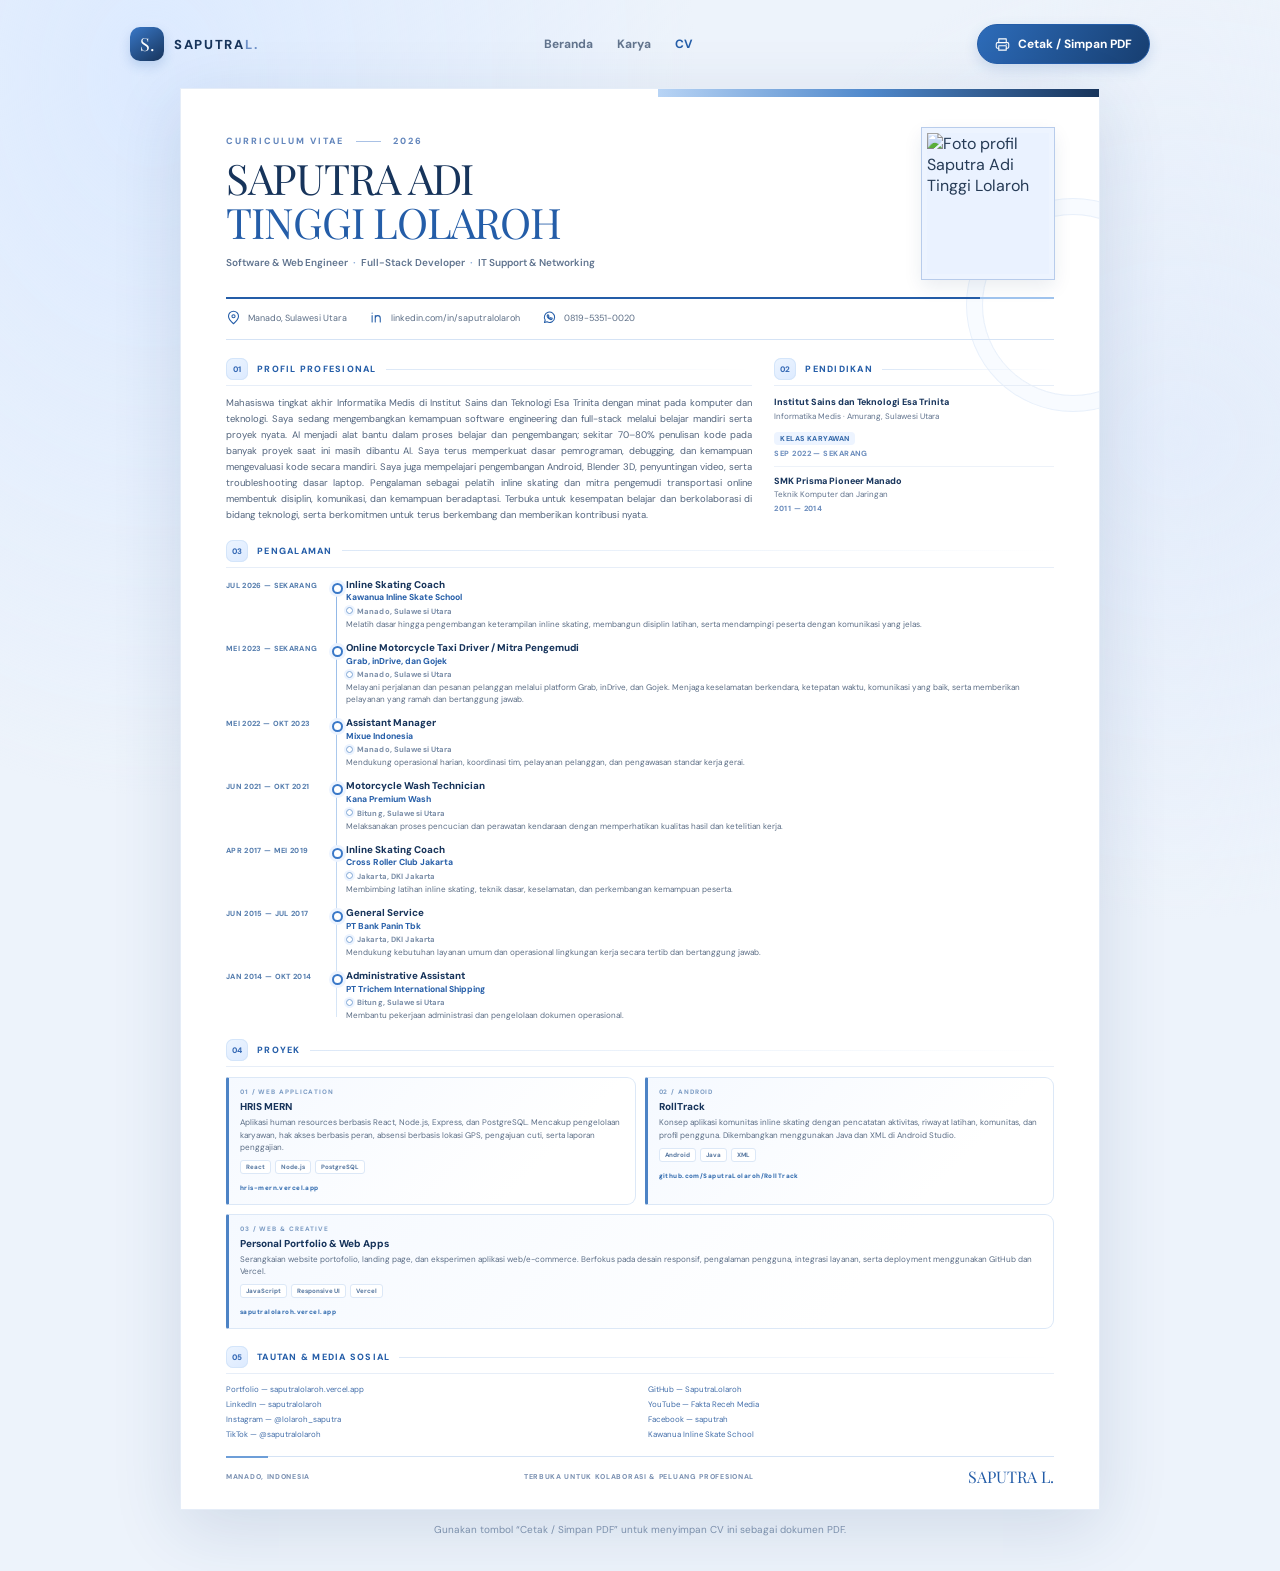
==== commit 589bd78a: "Arrange experience and projects in vertical columns" ====
--- a/cv.html
+++ b/cv.html
@@ -37,6 +37,7 @@
             <div class="education-item"><h3>SMK Prisma Pioneer Manado</h3><p>Teknik Komputer dan Jaringan</p><span>2011 — 2014</span></div>
           </div></section>
           </div>
+          <div class="experience-project-grid">
           <section class="cv-section"><div class="section-label"><span>03</span> PENGALAMAN</div><div class="timeline">
             <div class="timeline-item"><div class="period">JUL 2026 — SEKARANG</div><div><h3>Inline Skating Coach</h3><h4>Kawanua Inline Skate School</h4><p class="job-location">Manado, Sulawesi Utara</p><p>Melatih dasar hingga pengembangan keterampilan inline skating, membangun disiplin latihan, serta mendampingi peserta dengan komunikasi yang jelas.</p></div></div>
             <div class="timeline-item"><div class="period">MEI 2023 — SEKARANG</div><div><h3>Online Motorcycle Taxi Driver / Mitra Pengemudi</h3><h4>Grab, inDrive, dan Gojek</h4><p class="job-location">Manado, Sulawesi Utara</p><p>Melayani perjalanan dan pesanan pelanggan melalui platform Grab, inDrive, dan Gojek. Menjaga keselamatan berkendara, ketepatan waktu, komunikasi yang baik, serta memberikan pelayanan yang ramah dan bertanggung jawab.</p></div></div>
@@ -46,23 +47,24 @@
             <div class="timeline-item"><div class="period">JUN 2015 — JUL 2017</div><div><h3>General Service</h3><h4>PT Bank Panin Tbk</h4><p class="job-location">Jakarta, DKI Jakarta</p><p>Mendukung kebutuhan layanan umum dan operasional lingkungan kerja secara tertib dan bertanggung jawab.</p></div></div>
             <div class="timeline-item"><div class="period">JAN 2014 — OKT 2014</div><div><h3>Administrative Assistant</h3><h4>PT Trichem International Shipping</h4><p class="job-location">Bitung, Sulawesi Utara</p><p>Membantu pekerjaan administrasi dan pengelolaan dokumen operasional.</p></div></div>
           </div></section>
-          <section class="cv-section projects"><div class="section-label"><span>04</span> PROYEK PILIHAN</div><div class="project-list">
-            <div class="project-card"><span class="project-index">01 / WEB APPLICATION</span><h3>HRIS MERN</h3><p>Aplikasi human resources berbasis React, Node.js, Express, dan PostgreSQL. Mencakup pengelolaan karyawan, hak akses berbasis peran, absensi berbasis lokasi GPS, pengajuan cuti, serta laporan penggajian.</p><div class="project-tags"><span>React</span><span>Node.js</span><span>PostgreSQL</span></div><a href="https://hris-mern.vercel.app/" target="_blank" rel="noopener noreferrer">LIHAT DEMO ↗</a></div>
-            <div class="project-card"><span class="project-index">02 / ANDROID</span><h3>RollTrack</h3><p>Konsep aplikasi komunitas inline skating dengan pencatatan aktivitas, riwayat latihan, komunitas, dan profil pengguna. Dikembangkan menggunakan Java dan XML di Android Studio.</p><div class="project-tags"><span>Android</span><span>Java</span><span>XML</span></div><a href="https://github.com/SaputraLolaroh/RollTrack" target="_blank" rel="noopener noreferrer">LIHAT REPOSITORY ↗</a></div>
-            <div class="project-card"><span class="project-index">03 / WEB &amp; CREATIVE</span><h3>Personal Portfolio &amp; Web Apps</h3><p>Serangkaian website portofolio, landing page, dan eksperimen aplikasi web/e-commerce. Berfokus pada desain responsif, pengalaman pengguna, integrasi layanan, serta deployment menggunakan GitHub dan Vercel.</p><div class="project-tags"><span>JavaScript</span><span>Responsive UI</span><span>Vercel</span></div><a href="https://saputralolaroh.vercel.app/" target="_blank" rel="noopener noreferrer">BUKA PORTOFOLIO ↗</a></div>
+          <section class="cv-section projects"><div class="section-label"><span>04</span> PROYEK</div><div class="project-list">
+            <div class="project-card"><span class="project-index">01 / WEB APPLICATION</span><h3>HRIS MERN</h3><p>Aplikasi human resources berbasis React, Node.js, Express, dan PostgreSQL. Mencakup pengelolaan karyawan, hak akses berbasis peran, absensi berbasis lokasi GPS, pengajuan cuti, serta laporan penggajian.</p><div class="project-tags"><span>React</span><span>Node.js</span><span>PostgreSQL</span></div><a href="https://hris-mern.vercel.app/" target="_blank" rel="noopener noreferrer">hris-mern.vercel.app</a></div>
+            <div class="project-card"><span class="project-index">02 / ANDROID</span><h3>RollTrack</h3><p>Konsep aplikasi komunitas inline skating dengan pencatatan aktivitas, riwayat latihan, komunitas, dan profil pengguna. Dikembangkan menggunakan Java dan XML di Android Studio.</p><div class="project-tags"><span>Android</span><span>Java</span><span>XML</span></div><a href="https://github.com/SaputraLolaroh/RollTrack" target="_blank" rel="noopener noreferrer">github.com/SaputraLolaroh/RollTrack</a></div>
+            <div class="project-card"><span class="project-index">03 / WEB &amp; CREATIVE</span><h3>Personal Portfolio &amp; Web Apps</h3><p>Serangkaian website portofolio, landing page, dan eksperimen aplikasi web/e-commerce. Berfokus pada desain responsif, pengalaman pengguna, integrasi layanan, serta deployment menggunakan GitHub dan Vercel.</p><div class="project-tags"><span>JavaScript</span><span>Responsive UI</span><span>Vercel</span></div><a href="https://saputralolaroh.vercel.app/" target="_blank" rel="noopener noreferrer">saputralolaroh.vercel.app</a></div>
           </div></section>
+          </div>
 
         </div>
       </div>
           <section class="cv-section"><div class="section-label"><span>05</span> TAUTAN &amp; MEDIA SOSIAL</div><div class="link-list cv-links">
-            <a href="https://saputralolaroh.vercel.app/" target="_blank" rel="noopener noreferrer">Portfolio — saputralolaroh.vercel.app <span class="link-arrow">↗</span></a>
-            <a href="https://github.com/SaputraLolaroh" target="_blank" rel="noopener noreferrer">GitHub — SaputraLolaroh <span class="link-arrow">↗</span></a>
-            <a href="https://www.linkedin.com/in/saputralolaroh/" target="_blank" rel="noopener noreferrer">LinkedIn — saputralolaroh <span class="link-arrow">↗</span></a>
-            <a href="https://www.youtube.com/@FaktaRecehMedia" target="_blank" rel="noopener noreferrer">YouTube — Fakta Receh Media <span class="link-arrow">↗</span></a>
-            <a href="https://www.instagram.com/lolaroh_saputra" target="_blank" rel="noopener noreferrer">Instagram — @lolaroh_saputra <span class="link-arrow">↗</span></a>
-            <a href="https://www.facebook.com/saputrah" target="_blank" rel="noopener noreferrer">Facebook — saputrah <span class="link-arrow">↗</span></a>
-            <a href="https://www.tiktok.com/@saputralolaroh" target="_blank" rel="noopener noreferrer">TikTok — @saputralolaroh <span class="link-arrow">↗</span></a>
-            <a href="https://www.instagram.com/kawanua.inlineskateschool/" target="_blank" rel="noopener noreferrer">Kawanua Inline Skate School <span class="link-arrow">↗</span></a>
+            <a href="https://saputralolaroh.vercel.app/" target="_blank" rel="noopener noreferrer">Portfolio — saputralolaroh.vercel.app </a>
+            <a href="https://github.com/SaputraLolaroh" target="_blank" rel="noopener noreferrer">GitHub — SaputraLolaroh </a>
+            <a href="https://www.linkedin.com/in/saputralolaroh/" target="_blank" rel="noopener noreferrer">LinkedIn — saputralolaroh </a>
+            <a href="https://www.youtube.com/@FaktaRecehMedia" target="_blank" rel="noopener noreferrer">YouTube — Fakta Receh Media </a>
+            <a href="https://www.instagram.com/lolaroh_saputra" target="_blank" rel="noopener noreferrer">Instagram — @lolaroh_saputra </a>
+            <a href="https://www.facebook.com/saputrah" target="_blank" rel="noopener noreferrer">Facebook — saputrah </a>
+            <a href="https://www.tiktok.com/@saputralolaroh" target="_blank" rel="noopener noreferrer">TikTok — @saputralolaroh </a>
+            <a href="https://www.instagram.com/kawanua.inlineskateschool/" target="_blank" rel="noopener noreferrer">Kawanua Inline Skate School </a>
           </div></section>
       <footer class="resume-footer"><span>MANADO, INDONESIA</span><span>TERBUKA UNTUK KOLABORASI &amp; PELUANG PROFESIONAL</span><strong>SAPUTRA L.</strong></footer>
     </article>
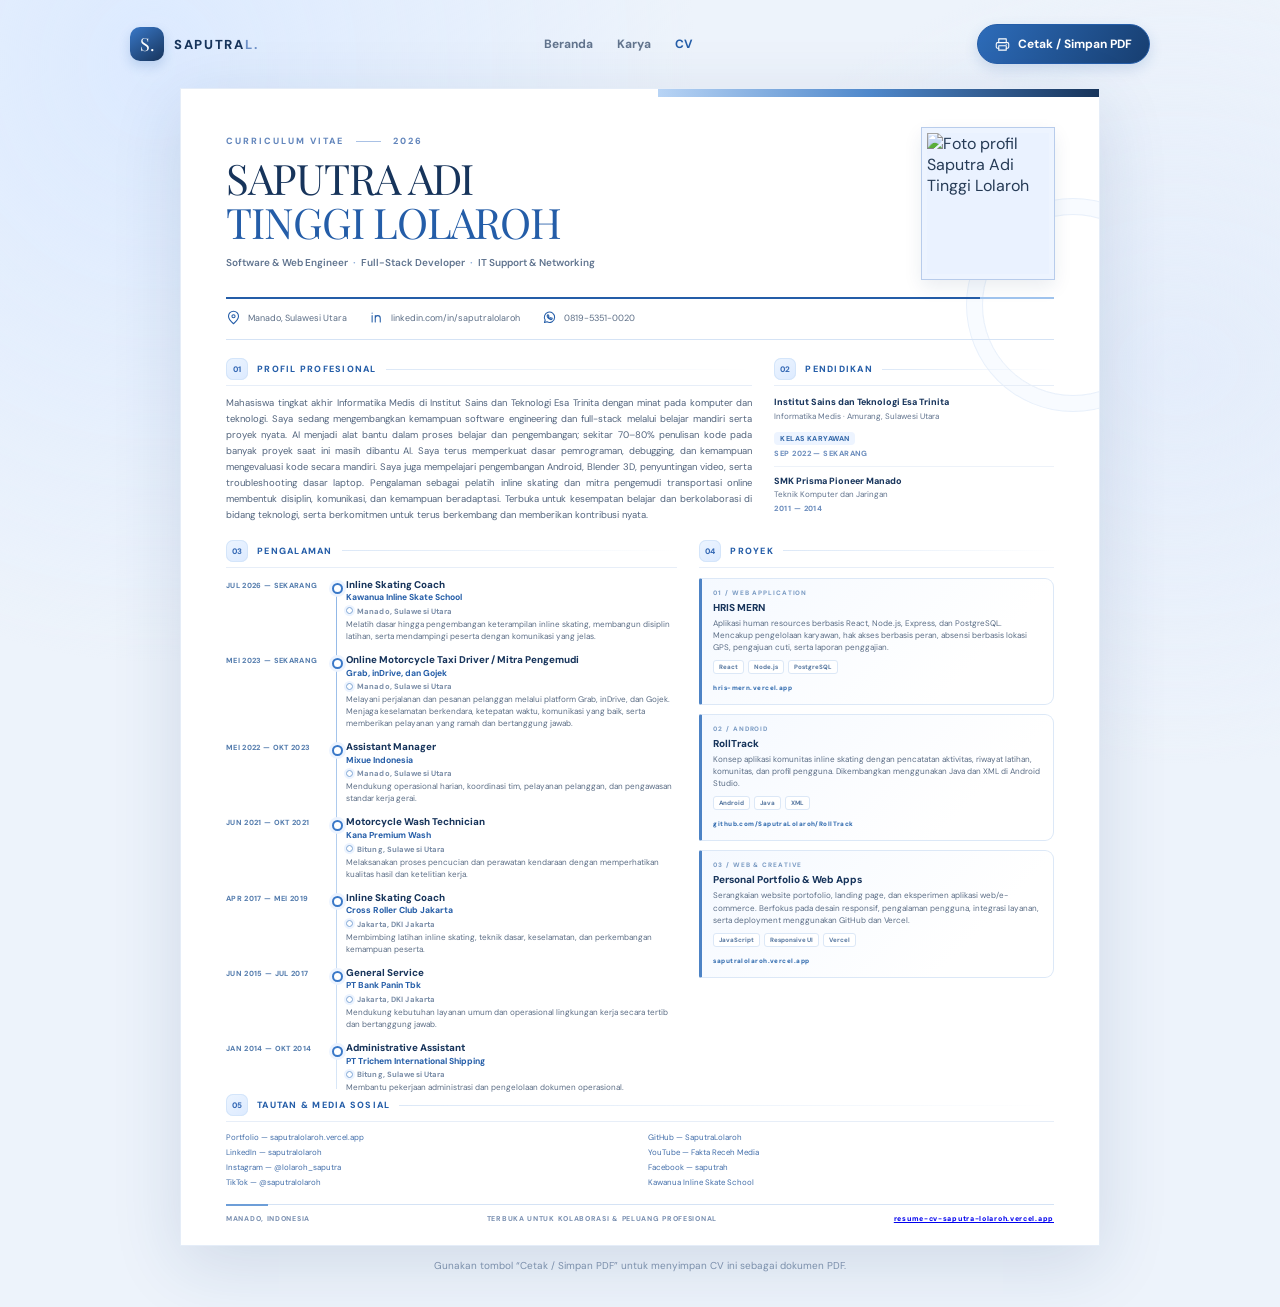
==== commit a799bb0f: "Center social links and link CV footer" ====
--- a/cv.html
+++ b/cv.html
@@ -66,7 +66,7 @@
             <a href="https://www.tiktok.com/@saputralolaroh" target="_blank" rel="noopener noreferrer">TikTok — @saputralolaroh </a>
             <a href="https://www.instagram.com/kawanua.inlineskateschool/" target="_blank" rel="noopener noreferrer">Kawanua Inline Skate School </a>
           </div></section>
-      <footer class="resume-footer"><span>MANADO, INDONESIA</span><span>TERBUKA UNTUK KOLABORASI &amp; PELUANG PROFESIONAL</span><strong>SAPUTRA L.</strong></footer>
+      <footer class="resume-footer"><span>MANADO, INDONESIA</span><span>TERBUKA UNTUK KOLABORASI &amp; PELUANG PROFESIONAL</span><a class="resume-footer-link" href="https://resume-cv-saputra-lolaroh.vercel.app/" target="_blank" rel="noopener noreferrer">resume-cv-saputra-lolaroh.vercel.app</a></footer>
     </article>
     <p class="page-note">Gunakan tombol “Cetak / Simpan PDF” untuk menyimpan CV ini sebagai dokumen PDF.</p>
   </main>
--- a/assets/css/cv.css
+++ b/assets/css/cv.css
@@ -151,3 +151,34 @@
  .education-section .education-item h3{font-size:6.5pt}
  .education-section .education-item p{font-size:5.8pt;line-height:1.3}
 }
+
+
+/* Experience and projects in parallel vertical columns */
+.experience-project-grid{display:grid;grid-template-columns:minmax(0,1.12fr) minmax(0,.88fr);gap:22px;align-items:start}
+.experience-project-grid>.cv-section{min-width:0;margin-bottom:0}
+.experience-project-grid .timeline{gap:10px}
+.experience-project-grid .project-list{grid-template-columns:1fr;gap:9px}
+.experience-project-grid .project-card:last-child{grid-column:auto}
+.experience-project-grid .project-card{min-width:0}
+@media(max-width:700px){
+ .experience-project-grid{grid-template-columns:1fr;gap:12px}
+ .experience-project-grid .project-list{grid-template-columns:1fr}
+}
+@media print{
+ .experience-project-grid{grid-template-columns:minmax(0,1.12fr) minmax(0,.88fr);gap:4mm;align-items:start}
+ .experience-project-grid>.cv-section{margin-bottom:0}
+ .experience-project-grid .timeline{gap:1.8mm}
+ .experience-project-grid .timeline:before{left:22mm}
+ .experience-project-grid .timeline-item{grid-template-columns:19mm minmax(0,1fr);gap:3mm}
+ .experience-project-grid .timeline-item:before{left:21.2mm}
+ .experience-project-grid .period{font-size:5.3pt;letter-spacing:0}
+ .experience-project-grid .project-list{grid-template-columns:1fr;gap:1.5mm}
+ .experience-project-grid .project-card:last-child{grid-column:auto}
+ .experience-project-grid .project-card{padding:1.5mm 1.7mm!important}
+ .experience-project-grid .project-card h3{font-size:6.8pt}
+ .experience-project-grid .project-card p{font-size:5.7pt;line-height:1.3}
+ .experience-project-grid .project-tags{gap:.6mm;margin-top:.8mm}
+ .experience-project-grid .project-tags span{font-size:4.6pt}
+ .experience-project-grid .project-card>a{font-size:4.6pt;overflow-wrap:anywhere}
+}
+.link-arrow{display:none!important}
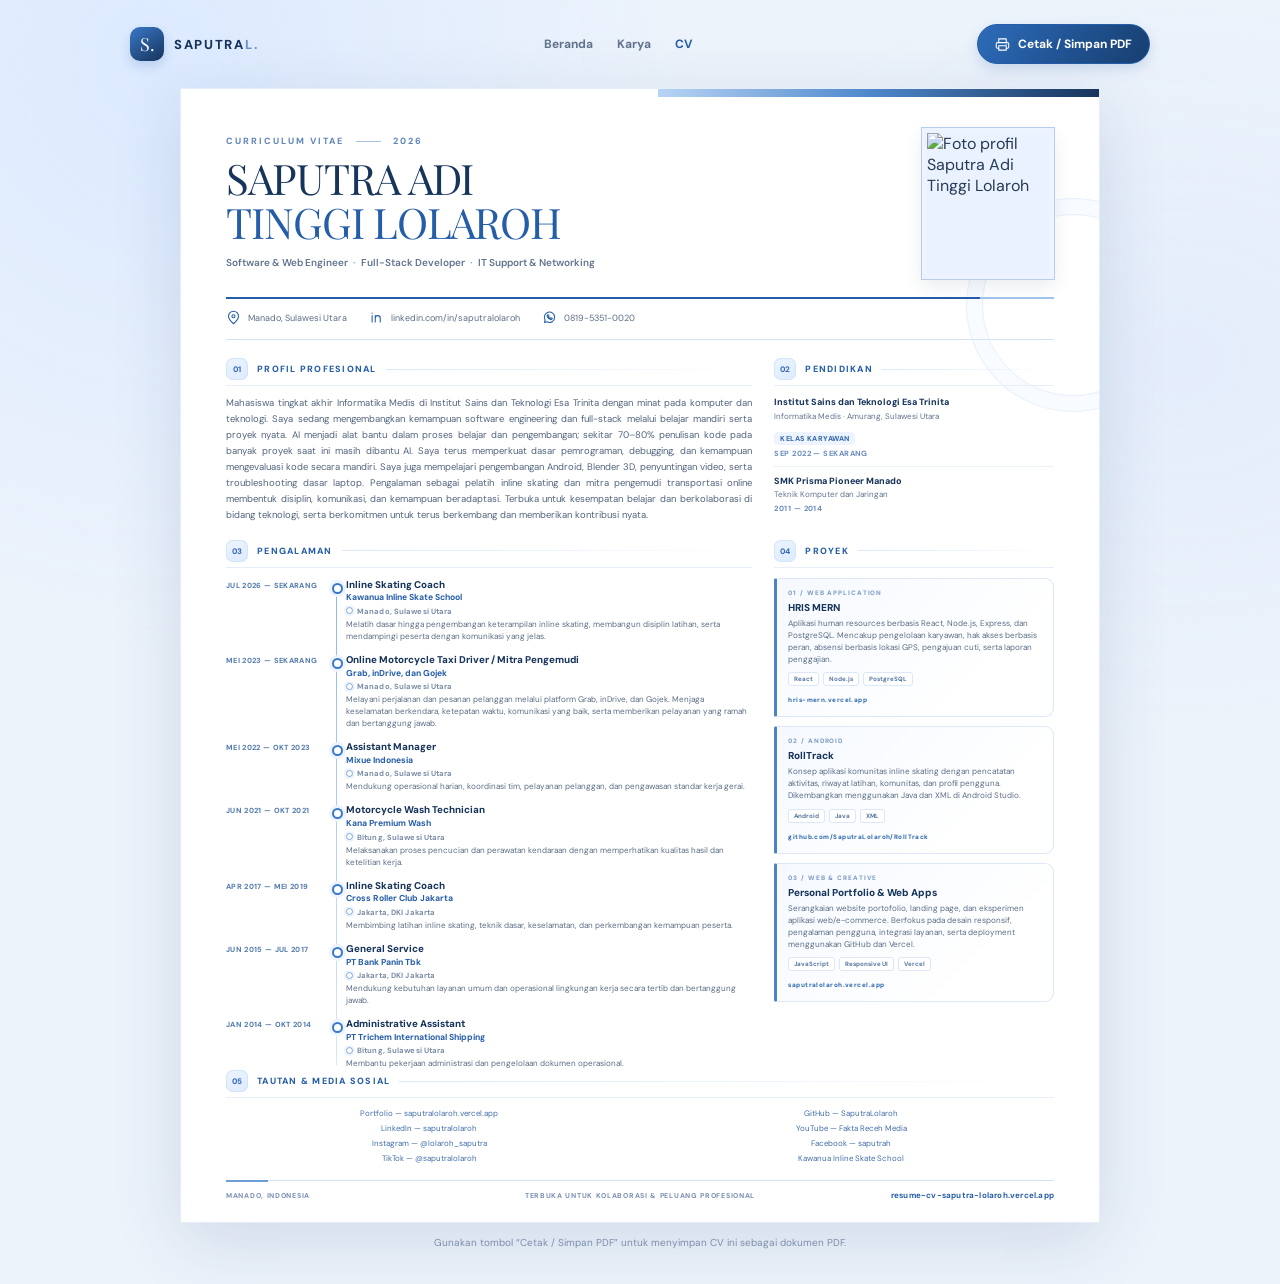
==== commit d32b5cbb: "Add explicit centered class to social heading" ====
--- a/cv.html
+++ b/cv.html
@@ -56,7 +56,7 @@
 
         </div>
       </div>
-          <section class="cv-section"><div class="section-label"><span>05</span> TAUTAN &amp; MEDIA SOSIAL</div><div class="link-list cv-links">
+          <section class="cv-section"><div class="section-label social-heading"><span>05</span> TAUTAN &amp; MEDIA SOSIAL</div><div class="link-list cv-links">
             <a href="https://saputralolaroh.vercel.app/" target="_blank" rel="noopener noreferrer">Portfolio — saputralolaroh.vercel.app </a>
             <a href="https://github.com/SaputraLolaroh" target="_blank" rel="noopener noreferrer">GitHub — SaputraLolaroh </a>
             <a href="https://www.linkedin.com/in/saputralolaroh/" target="_blank" rel="noopener noreferrer">LinkedIn — saputralolaroh </a>
--- a/assets/css/cv.css
+++ b/assets/css/cv.css
@@ -182,3 +182,116 @@
  .experience-project-grid .project-card>a{font-size:4.6pt;overflow-wrap:anywhere}
 }
 .link-arrow{display:none!important}
+
+
+/* Center social links and make the CV footer a direct link */
+.cv-links{text-align:center;justify-items:center}
+.cv-links a{justify-content:center;text-align:center;width:100%}
+.section-label:has(+.cv-links){justify-content:center;text-align:center}
+.resume-footer-link{margin-left:auto;color:var(--blue);font:700 8px 'DM Sans',Arial,sans-serif;letter-spacing:.025em;text-decoration:none;overflow-wrap:anywhere;text-align:right}
+.resume-footer-link:hover{text-decoration:underline}
+@media(max-width:700px){
+ .resume-footer-link{margin-left:0;text-align:center}
+}
+@media print{
+ .cv-links{justify-items:center}
+ .cv-links a{justify-content:center;text-align:center}
+ .resume-footer-link{font-size:5.8pt}
+}
+
+
+/* Keep the collaboration message centered across the full CV page */
+.resume-footer{position:relative;justify-content:space-between}
+.resume-footer>span:nth-child(2){position:absolute;left:50%;transform:translateX(-50%);text-align:center;white-space:nowrap}
+@media(max-width:700px){
+  .resume-footer>span:nth-child(2){position:static;left:auto;transform:none;width:100%;text-align:center;white-space:normal;order:3}
+}
+@media print{
+  .resume-footer>span:nth-child(2){position:absolute;left:50%;transform:translateX(-50%);text-align:center;white-space:nowrap}
+}
+
+
+/* Education and projects: vertical stacks, consistently left-aligned */
+.education-section,
+.education-section .section-label,
+.education-list,
+.education-item,
+.education-item h3,
+.education-item p,
+.education-item>span,
+.experience-project-grid .projects,
+.experience-project-grid .projects .section-label,
+.experience-project-grid .project-list,
+.experience-project-grid .project-card,
+.experience-project-grid .project-card h3,
+.experience-project-grid .project-card p,
+.experience-project-grid .project-card>a {
+  text-align:left!important;
+}
+.education-section .section-label,
+.experience-project-grid .projects .section-label {
+  justify-content:flex-start!important;
+}
+.education-list,
+.experience-project-grid .project-list {
+  display:grid!important;
+  grid-template-columns:minmax(0,1fr)!important;
+  justify-items:stretch!important;
+  align-items:start!important;
+}
+.education-item,
+.experience-project-grid .project-card {
+  width:100%;
+  min-width:0;
+}
+.education-item h3,
+.education-item p,
+.experience-project-grid .project-card h3,
+.experience-project-grid .project-card p {
+  margin-left:0!important;
+  margin-right:0!important;
+}
+.experience-project-grid .project-card:last-child {
+  grid-column:auto!important;
+}
+@media print {
+  .education-list,
+  .experience-project-grid .project-list {
+    grid-template-columns:minmax(0,1fr)!important;
+  }
+  .education-section,
+  .education-item,
+  .experience-project-grid .projects,
+  .experience-project-grid .project-card {
+    text-align:left!important;
+  }
+}
+
+
+/* Align the Projects column directly beneath the Education column */
+@media(min-width:701px){
+  .experience-project-grid{
+    grid-template-columns:minmax(0,1.6fr) minmax(220px,.85fr)!important;
+  }
+}
+@media print{
+  .experience-project-grid{
+    grid-template-columns:minmax(0,1.6fr) minmax(0,.85fr)!important;
+  }
+}
+
+
+/* Center the complete section 05 heading across the page */
+.cv-section:has(.cv-links)>.section-label{
+  display:flex!important;
+  width:100%;
+  justify-content:center!important;
+  text-align:center!important;
+}
+@media print{
+  .cv-section:has(.cv-links)>.section-label{
+    width:100%;
+    justify-content:center!important;
+    text-align:center!important;
+  }
+}
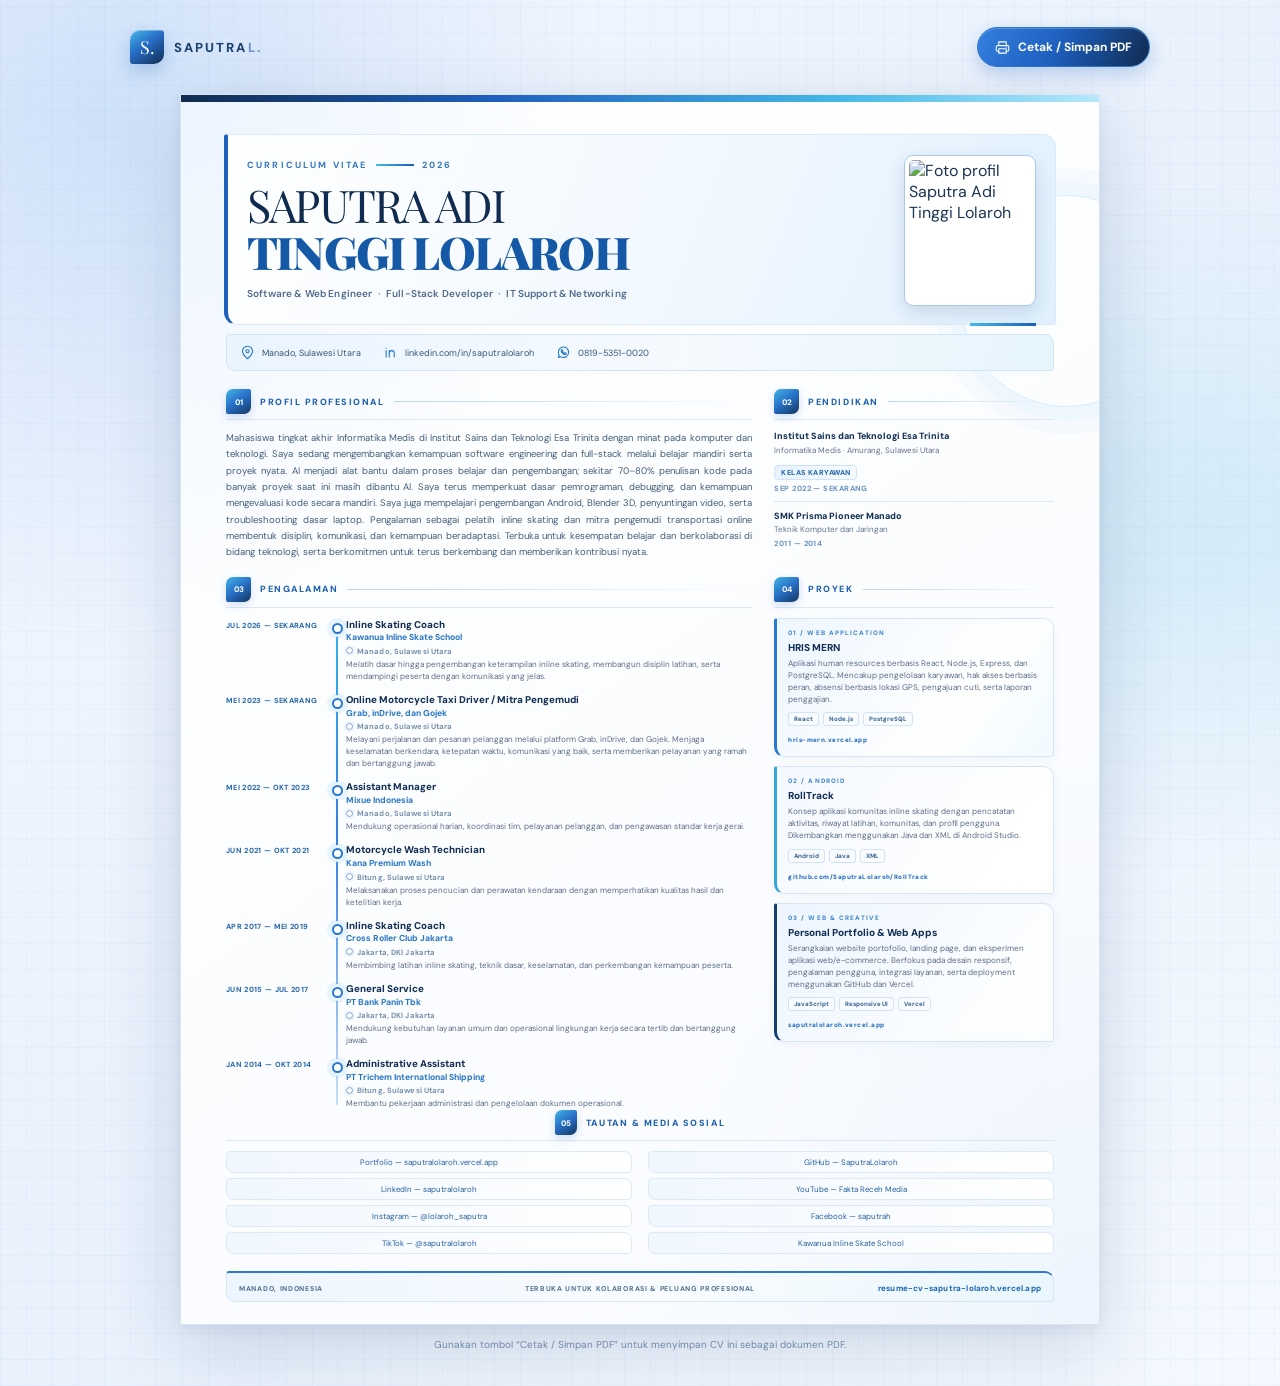
==== commit 1ab9ab0f: "Remove unnecessary CV page navigation links" ====
--- a/cv.html
+++ b/cv.html
@@ -14,7 +14,6 @@
 <body>
   <header class="cv-nav">
     <a class="cv-brand" href="index.html"><span class="brand-mark">S.</span><span>SAPUTRA<span class="brand-light">L.</span></span></a>
-    <nav aria-label="Navigasi CV"><a href="index.html">Beranda</a><a href="#work">Karya</a><a class="active" href="cv.html">CV</a></nav>
     <button class="print-button" type="button" onclick="window.print()"><span class="ui-icon" aria-hidden="true"><svg viewBox="0 0 24 24"><path d="M6 9V3h12v6M6 18H4a2 2 0 0 1-2-2v-5a2 2 0 0 1 2-2h16a2 2 0 0 1 2 2v5a2 2 0 0 1-2 2h-2"/><path d="M6 14h12v7H6zM18 12h.01"/></svg></span>Cetak / Simpan PDF</button>
   </header>
   <main class="cv-page">
--- a/assets/css/cv.css
+++ b/assets/css/cv.css
@@ -295,3 +295,976 @@
     text-align:center!important;
   }
 }
+
+
+/* Explicit centering for section 05 across the full printable content width */
+.social-heading{
+  display:flex!important;
+  width:100%!important;
+  box-sizing:border-box!important;
+  justify-content:center!important;
+  align-items:center!important;
+  text-align:center!important;
+  margin-left:0!important;
+  margin-right:0!important;
+}
+.social-heading>span{flex:0 0 22px}
+@media print{
+  .social-heading{
+    display:flex!important;
+    width:100%!important;
+    justify-content:center!important;
+    text-align:center!important;
+  }
+}
+
+
+/* Remove the decorative flex line that was pushing section 05 title off-center */
+.section-label.social-heading:after{
+  display:none!important;
+  content:none!important;
+}
+.section-label.social-heading{
+  justify-content:center!important;
+  text-align:center!important;
+}
+@media print{
+  .section-label.social-heading:after{
+    display:none!important;
+    content:none!important;
+  }
+  .section-label.social-heading{
+    justify-content:center!important;
+    text-align:center!important;
+  }
+}
+
+
+/* Print: anchor section 05 and the footer near the bottom edge of the A4 sheet */
+@media print{
+  .resume-sheet{
+    display:flex!important;
+    flex-direction:column!important;
+    padding-bottom:2.5mm!important;
+  }
+  .resume-sheet>.cv-section:has(.cv-links){
+    margin-top:auto!important;
+    margin-bottom:2mm!important;
+    flex:0 0 auto!important;
+  }
+  .resume-sheet>.cv-section:has(.cv-links) .cv-links{
+    row-gap:1.2mm!important;
+  }
+  .resume-sheet>.resume-footer{
+    flex:0 0 auto!important;
+    margin-top:1.5mm!important;
+  }
+}
+
+
+/* Calm blue atmosphere — screen and printed A4 refinement */
+:root{
+  --navy:#173b68;
+  --blue:#2d67ad;
+  --bright:#5792d2;
+  --ink:#2d4260;
+  --muted:#687f9d;
+  --pale:#eef5ff;
+  --line:#d9e6f6;
+  --accent:#a9c9ee;
+}
+html{
+  background:
+    radial-gradient(ellipse at 8% 12%,rgba(177,211,250,.58),transparent 38%),
+    radial-gradient(ellipse at 92% 46%,rgba(196,218,247,.48),transparent 36%),
+    linear-gradient(145deg,#f4f8ff 0%,#eaf2fc 48%,#f5f8fd 100%);
+}
+body{
+  background:
+    radial-gradient(ellipse at 13% 8%,rgba(183,213,249,.62) 0%,transparent 34%),
+    radial-gradient(ellipse at 88% 23%,rgba(205,224,249,.62) 0%,transparent 31%),
+    radial-gradient(ellipse at 52% 100%,rgba(218,232,250,.52) 0%,transparent 42%),
+    linear-gradient(135deg,#f4f8ff 0%,#eaf2fc 48%,#f7faff 100%);
+}
+.cv-nav{
+  position:relative;
+}
+.cv-brand{color:#1c416f}
+.brand-mark{
+  background:linear-gradient(145deg,#78a9df 0%,#3978c1 42%,#173b68 100%);
+  box-shadow:0 6px 16px rgba(39,91,151,.22),inset 0 1px 0 rgba(255,255,255,.38);
+}
+.cv-nav nav a{transition:color .2s ease}
+.print-button{
+  border-color:#326fb4;
+  background:linear-gradient(115deg,#5b94d2 0%,#2e68ac 52%,#1b4779 100%);
+  box-shadow:0 7px 17px rgba(37,91,151,.2),inset 0 1px 0 rgba(255,255,255,.24);
+}
+.resume-sheet{
+  background:
+    radial-gradient(ellipse at 0% 0%,rgba(224,238,255,.62) 0%,transparent 31%),
+    radial-gradient(ellipse at 100% 100%,rgba(230,240,253,.56) 0%,transparent 34%),
+    linear-gradient(145deg,#ffffff 0%,#fcfdff 46%,#f8fbff 100%);
+  border:1px solid #dce8f7;
+  box-shadow:0 22px 70px rgba(39,75,119,.16),0 3px 12px rgba(55,94,145,.06);
+}
+.resume-sheet:before{
+  width:58%;
+  height:8px;
+  background:linear-gradient(90deg,#d7e8fb 0%,#8eb9e8 24%,#4e8bcf 58%,#24578f 100%);
+}
+.resume-sheet:after{
+  border-color:#e0ebf8;
+  box-shadow:0 0 0 15px rgba(245,249,255,.82),0 0 0 16px #e8f0fa;
+}
+.resume-header{border-bottom-color:#8db4e1}
+.resume-header:after{background:linear-gradient(90deg,#9fc4ed,#3978bd)}
+.eyebrow{color:#628bbd}
+.identity h1{color:#183d6a}
+.identity h1 em{color:#3978bd}
+.headline b{color:#78a6d8}
+.contact-strip{
+  border-bottom-color:#d8e6f6;
+  background:linear-gradient(90deg,rgba(239,246,255,.64),rgba(255,255,255,0),rgba(239,246,255,.45));
+}
+.contact-strip .ui-icon{color:#3f7fc0}
+.section-label{color:#326eaf;border-bottom-color:#e2ecf8}
+.section-label>span{
+  background:linear-gradient(145deg,#f3f8ff 0%,#dceafd 100%);
+  color:#316bad;
+  box-shadow:inset 0 0 0 1px #cfe1f6,0 2px 5px rgba(48,102,164,.06);
+}
+.profile-section>p{color:#526985}
+.timeline:before{background:linear-gradient(180deg,#77a7dc 0%,#c5d9f0 55%,#e6eff9 100%)}
+.timeline-item:before{
+  border-color:#4f8bca;
+  box-shadow:0 0 0 3px #eaf3ff,0 1px 5px rgba(48,100,158,.14);
+}
+.period{color:#527eaf}
+.timeline-item h3,.project-list h3,.education-item h3,.skill-block h3{color:#1c416d}
+.timeline-item h4{color:#3978b9}
+.job-location{color:#7890ad}
+.project-card{
+  border-color:#dce9f8!important;
+  border-left-color:#6c9ed4!important;
+  background:linear-gradient(125deg,#f0f6ff 0%,#fbfdff 56%,#fff 100%)!important;
+  box-shadow:inset 0 1px 0 rgba(255,255,255,.9);
+}
+.project-card:nth-child(2){
+  border-left-color:#83acd8!important;
+  background:linear-gradient(125deg,#f4f8ff 0%,#fff 78%)!important;
+}
+.project-card:nth-child(3){
+  border-left-color:#3e78b7!important;
+  background:linear-gradient(125deg,#edf5ff 0%,#fbfdff 72%)!important;
+}
+.project-index{color:#7198c4}
+.project-tags span{
+  border-color:#d9e7f7;
+  background:linear-gradient(180deg,#fff,#f3f8ff);
+  color:#4e739f;
+}
+.project-card>a{color:#326fb4}
+.education-item{border-bottom-color:#e5edf7}
+.education-mode{
+  background:linear-gradient(90deg,#e8f2ff,#f4f8ff);
+  color:#356fae!important;
+}
+.education-item>span{color:#6c94c3}
+.link-list a{color:#3e70aa}
+.link-list a:hover{color:#1e4f87}
+.resume-footer{
+  border-top-color:#d9e6f5;
+  color:#7d95b5;
+}
+.resume-footer:before{background:linear-gradient(90deg,#8db7e5,#3c78b8)}
+.resume-footer strong{color:#2d68aa}
+.resume-footer-link{color:#2f6eaf}
+.page-note{color:#7890ad}
+.strength-grid>div{
+  border-color:#dce8f6;
+  background:linear-gradient(145deg,#eff6ff,#fff);
+}
+.strength-symbol{background:linear-gradient(145deg,#e6f1ff,#d6e7fb);color:#326eaf}
+.interest-list>div{
+  border-color:#dfeaf7;
+  background:linear-gradient(90deg,#eff6ff,#fff);
+}
+.development-note{border-left-color:#78a8dc;background:linear-gradient(90deg,#eff6ff,#f9fbff);color:#5e7694}
+
+@media(max-width:700px){
+  html,body{
+    background:
+      radial-gradient(ellipse at 0% 0%,rgba(184,213,249,.56),transparent 40%),
+      linear-gradient(145deg,#f3f8ff,#eaf2fc 58%,#f7faff);
+  }
+  .resume-sheet{
+    background:
+      radial-gradient(ellipse at 0% 0%,rgba(224,238,255,.56),transparent 32%),
+      linear-gradient(145deg,#fff,#f8fbff);
+    box-shadow:0 12px 38px rgba(39,75,119,.14);
+  }
+}
+
+/* Keep the printed sheet predominantly white, with only a quiet blue wash */
+@media print{
+  html,body{
+    background:#fff!important;
+    -webkit-print-color-adjust:exact!important;
+    print-color-adjust:exact!important;
+  }
+  .resume-sheet{
+    background:
+      radial-gradient(ellipse at 0% 0%,rgba(231,241,253,.72) 0%,transparent 32%),
+      radial-gradient(ellipse at 100% 100%,rgba(238,245,253,.68) 0%,transparent 34%),
+      linear-gradient(145deg,#fff 0%,#fff 52%,#fbfdff 100%)!important;
+    border:0!important;
+    box-shadow:none!important;
+  }
+  .resume-sheet:before{
+    background:linear-gradient(90deg,#d9e9fb 0%,#91b9e4 25%,#4f89c7 60%,#24578f 100%)!important;
+  }
+  .resume-header{border-bottom-color:#9bbce1}
+  .contact-strip{background:linear-gradient(90deg,rgba(241,247,255,.7),transparent,rgba(241,247,255,.5))}
+  .project-card{
+    background:linear-gradient(125deg,#f3f8ff 0%,#fff 82%)!important;
+    border-color:#dce8f6!important;
+  }
+  .project-card:nth-child(2){background:linear-gradient(125deg,#f6f9ff,#fff 82%)!important}
+  .project-card:nth-child(3){background:linear-gradient(125deg,#eff6ff,#fff 82%)!important}
+  .section-label>span{background:linear-gradient(145deg,#f2f7ff,#e0edfc)!important}
+  .education-mode{background:#edf4fd!important}
+  .resume-footer{border-top-color:#dce7f4}
+}
+
+
+/* Print harmony pass: one continuous, restrained ice-blue paper tone */
+@media print{
+  .resume-sheet{
+    background:linear-gradient(
+      180deg,
+      #edf5ff 0mm,
+      #f5f9ff 31mm,
+      #fbfdff 68mm,
+      #ffffff 132mm,
+      #ffffff 100%
+    )!important;
+    border:0!important;
+  }
+  .resume-sheet:after{display:none!important}
+  .resume-header{
+    background:linear-gradient(105deg,rgba(255,255,255,.56),rgba(255,255,255,.12));
+    border-bottom:1px solid #a9c7e8!important;
+  }
+  .contact-strip{
+    background:linear-gradient(90deg,rgba(226,239,255,.68),rgba(255,255,255,.26),rgba(226,239,255,.48))!important;
+    border-bottom-color:#d6e5f6!important;
+  }
+  .section-label{
+    border-bottom-color:#e0eaf7!important;
+  }
+  .section-label>span{
+    background:#e7f1fd!important;
+    box-shadow:inset 0 0 0 1px #d2e2f4!important;
+  }
+  .project-card,
+  .project-card:nth-child(2),
+  .project-card:nth-child(3){
+    background:#f5f9ff!important;
+    border:1px solid #dce8f6!important;
+    border-left:2px solid #7da8d7!important;
+    box-shadow:none!important;
+  }
+  .project-tags span{
+    background:#fff!important;
+    border-color:#dce7f4!important;
+  }
+  .education-mode{background:#eaf2fc!important}
+  .timeline:before{
+    background:linear-gradient(180deg,#7da9d8,#dbe7f5)!important;
+  }
+  .timeline-item:before{
+    background:#fff!important;
+    box-shadow:0 0 0 2px #edf4fc!important;
+  }
+  .cv-section:has(.cv-links){
+    padding:2mm 3mm 1.5mm;
+    background:linear-gradient(90deg,#f4f8fe,#edf4fd 50%,#f4f8fe);
+    border-top:1px solid #e1ebf7;
+  }
+  .resume-footer{
+    background:linear-gradient(90deg,#f2f7fd,#eaf2fc 50%,#f2f7fd);
+    border-top:1px solid #d8e5f4!important;
+    padding:2mm 3mm!important;
+  }
+  .resume-footer:before{display:none!important}
+}
+
+
+/* PRINT OVERLAP FIX — keep every section in normal document flow */
+@media print{
+  html,body{
+    width:210mm!important;
+    min-width:0!important;
+    height:auto!important;
+    overflow:visible!important;
+  }
+  .cv-page{
+    width:210mm!important;
+    max-width:none!important;
+    margin:0!important;
+    padding:0!important;
+    overflow:visible!important;
+  }
+  .resume-sheet{
+    display:block!important;
+    position:relative!important;
+    width:210mm!important;
+    height:auto!important;
+    min-height:297mm!important;
+    max-height:none!important;
+    margin:0!important;
+    padding:9mm 11mm 6mm!important;
+    overflow:visible!important;
+    box-sizing:border-box!important;
+  }
+  .resume-header,
+  .contact-strip,
+  .resume-body,
+  .main-column,
+  .intro-grid,
+  .experience-project-grid,
+  .cv-section,
+  .timeline,
+  .timeline-item,
+  .education-list,
+  .education-item,
+  .project-list,
+  .project-card,
+  .cv-links,
+  .resume-footer{
+    min-width:0!important;
+    max-width:100%!important;
+    box-sizing:border-box!important;
+  }
+  .resume-body-single{
+    display:block!important;
+    width:100%!important;
+    height:auto!important;
+    overflow:visible!important;
+  }
+  .main-column{
+    display:block!important;
+    width:100%!important;
+    height:auto!important;
+    overflow:visible!important;
+  }
+  .intro-grid{
+    display:grid!important;
+    grid-template-columns:minmax(0,1.6fr) minmax(0,.85fr)!important;
+    align-items:start!important;
+    gap:4mm!important;
+    margin:0 0 2.7mm!important;
+  }
+  .experience-project-grid{
+    display:grid!important;
+    grid-template-columns:minmax(0,1.6fr) minmax(0,.85fr)!important;
+    align-items:start!important;
+    gap:4mm!important;
+    height:auto!important;
+    overflow:visible!important;
+  }
+  .experience-project-grid>.cv-section,
+  .intro-grid>.cv-section{
+    min-width:0!important;
+    height:auto!important;
+    overflow:visible!important;
+  }
+  .timeline-item,
+  .education-item,
+  .project-card,
+  .cv-section{
+    break-inside:avoid!important;
+    page-break-inside:avoid!important;
+  }
+  .timeline-item{
+    grid-template-columns:19mm minmax(0,1fr)!important;
+    gap:3mm!important;
+  }
+  .timeline-item>div:last-child,
+  .project-card,
+  .education-item{
+    overflow-wrap:anywhere!important;
+    word-break:normal!important;
+  }
+  .project-card>a,
+  .cv-links a,
+  .resume-footer-link{
+    overflow-wrap:anywhere!important;
+    word-break:break-word!important;
+  }
+  .resume-sheet>.cv-section:has(.cv-links){
+    display:block!important;
+    margin:3mm 0 0!important;
+    padding:2mm 3mm 1.5mm!important;
+    flex:initial!important;
+    break-inside:avoid!important;
+    page-break-inside:avoid!important;
+  }
+  .resume-sheet>.cv-section:has(.cv-links) .cv-links{
+    display:grid!important;
+    grid-template-columns:repeat(2,minmax(0,1fr))!important;
+    gap:1.2mm 4mm!important;
+    margin:0!important;
+  }
+  .resume-footer{
+    display:grid!important;
+    grid-template-columns:minmax(0,1fr) minmax(0,1.8fr) minmax(0,1fr)!important;
+    align-items:center!important;
+    justify-content:initial!important;
+    gap:2mm!important;
+    position:static!important;
+    height:auto!important;
+    margin:2mm 0 0!important;
+    padding:2mm 0 0!important;
+    break-inside:avoid!important;
+    page-break-inside:avoid!important;
+  }
+  .resume-footer>span,
+  .resume-footer>span:nth-child(2),
+  .resume-footer-link{
+    position:static!important;
+    inset:auto!important;
+    transform:none!important;
+    display:block!important;
+    width:auto!important;
+    min-width:0!important;
+    margin:0!important;
+    white-space:normal!important;
+    text-align:center!important;
+    line-height:1.35!important;
+    overflow-wrap:anywhere!important;
+  }
+  .resume-footer>span:first-child{text-align:left!important}
+  .resume-footer-link{text-align:right!important}
+}
+
+
+/* Print timeline: move the vertical rule and markers into the date/detail gutter */
+@media print{
+  .experience-project-grid .timeline{
+    position:relative!important;
+  }
+  .experience-project-grid .timeline:before{
+    left:19mm!important;
+  }
+  .experience-project-grid .timeline-item{
+    grid-template-columns:18mm minmax(0,1fr)!important;
+    gap:4mm!important;
+  }
+  .experience-project-grid .timeline-item:before{
+    left:18.2mm!important;
+  }
+  .experience-project-grid .period{
+    padding-right:1mm!important;
+    font-size:5.1pt!important;
+    line-height:1.4!important;
+  }
+}
+
+
+/* Professional portrait frame — refined navy/ice-blue double border */
+.profile-photo{
+  position:relative!important;
+  box-sizing:border-box!important;
+  padding:5px!important;
+  overflow:hidden!important;
+  border:1px solid #b9cde5!important;
+  border-radius:11px!important;
+  outline:0!important;
+  background:linear-gradient(145deg,#fafdff 0%,#e4eefb 48%,#c9dcf3 100%)!important;
+  box-shadow:0 9px 22px rgba(28,65,109,.15),0 2px 5px rgba(28,65,109,.08),inset 0 1px 0 rgba(255,255,255,.95)!important;
+}
+.profile-photo:before{
+  content:""!important;
+  position:absolute!important;
+  z-index:2!important;
+  top:5px!important;
+  right:5px!important;
+  width:23px!important;
+  height:3px!important;
+  border-radius:4px!important;
+  background:linear-gradient(90deg,#8eb6e2,#2e68a8)!important;
+  pointer-events:none!important;
+}
+.profile-photo img{
+  position:relative!important;
+  z-index:1!important;
+  border:1px solid rgba(255,255,255,.9)!important;
+  border-radius:6px!important;
+  object-fit:cover!important;
+  object-position:center 22%!important;
+  box-shadow:0 1px 4px rgba(23,59,104,.12)!important;
+}
+@media(max-width:700px){
+  .profile-photo{
+    padding:4px!important;
+    border-radius:9px!important;
+    box-shadow:0 6px 15px rgba(28,65,109,.14),inset 0 1px 0 rgba(255,255,255,.95)!important;
+  }
+  .profile-photo:before{top:4px!important;right:4px!important;width:18px!important;height:2px!important}
+  .profile-photo img{border-radius:5px!important}
+}
+@media print{
+  .profile-photo{
+    padding:1.2mm!important;
+    border:0.35mm solid #b8cde6!important;
+    border-radius:2mm!important;
+    background:linear-gradient(145deg,#fafdff,#e6f0fc)!important;
+    box-shadow:0 1mm 2.5mm rgba(28,65,109,.12),inset 0 0 0 .35mm #fff!important;
+    -webkit-print-color-adjust:exact!important;
+    print-color-adjust:exact!important;
+  }
+  .profile-photo:before{top:1.2mm!important;right:1.2mm!important;width:5mm!important;height:.6mm!important}
+  .profile-photo img{border-radius:1mm!important}
+}
+
+
+/* Clean portrait frame: remove the floating blue bar and any tinted square */
+.profile-photo{
+  padding:4px!important;
+  border:1px solid #b8cde3!important;
+  border-radius:9px!important;
+  outline:0!important;
+  background:#fff!important;
+  box-shadow:0 4px 12px rgba(28,65,109,.10)!important;
+}
+.profile-photo:before{
+  display:none!important;
+  content:none!important;
+}
+.profile-photo img{
+  display:block!important;
+  border:0!important;
+  border-radius:5px!important;
+  background:#fff!important;
+  box-shadow:none!important;
+  object-fit:cover!important;
+}
+@media(max-width:700px){
+  .profile-photo{padding:3px!important;border-radius:8px!important}
+  .profile-photo img{border-radius:4px!important}
+}
+@media print{
+  .profile-photo{
+    padding:1mm!important;
+    border:.3mm solid #b8cde3!important;
+    border-radius:1.5mm!important;
+    background:#fff!important;
+    box-shadow:none!important;
+    -webkit-print-color-adjust:exact!important;
+    print-color-adjust:exact!important;
+  }
+  .profile-photo:before{display:none!important;content:none!important}
+  .profile-photo img{
+    border:0!important;
+    border-radius:.7mm!important;
+    background:#fff!important;
+    box-shadow:none!important;
+  }
+}
+
+
+/* =========================================================
+   MODERN TECH EDITORIAL — distinctive screen + print identity
+   ========================================================= */
+:root{
+  --navy:#102b50;
+  --blue:#1e5fbd;
+  --bright:#347fe0;
+  --ink:#1d3554;
+  --muted:#607792;
+  --pale:#edf5ff;
+  --line:#d3e3f6;
+  --accent:#45b9e8;
+}
+html{background:#e8f1fc}
+body{
+  background:
+    radial-gradient(ellipse at 8% 8%,rgba(84,151,232,.23),transparent 30%),
+    radial-gradient(ellipse at 94% 38%,rgba(67,188,226,.15),transparent 28%),
+    repeating-linear-gradient(0deg,rgba(46,104,174,.035) 0,rgba(46,104,174,.035) 1px,transparent 1px,transparent 26px),
+    repeating-linear-gradient(90deg,rgba(46,104,174,.035) 0,rgba(46,104,174,.035) 1px,transparent 1px,transparent 26px),
+    linear-gradient(135deg,#f4f8ff 0%,#e8f1fc 52%,#f5f9ff 100%);
+}
+.cv-nav{padding-top:27px;padding-bottom:27px}
+.brand-mark{
+  border-radius:10px 3px 10px 3px;
+  background:linear-gradient(145deg,#48b9e7 0%,#276fc7 43%,#102b50 100%);
+  box-shadow:0 7px 18px rgba(30,95,189,.27),inset 0 1px 0 rgba(255,255,255,.3);
+}
+.cv-brand{letter-spacing:.16em}
+.cv-nav nav a{position:relative;padding:7px 0}
+.cv-nav nav a.active:after,.cv-nav nav a:hover:after{
+  content:"";position:absolute;left:0;right:0;bottom:0;height:2px;
+  background:linear-gradient(90deg,#45b9e8,#1e5fbd);border-radius:4px;
+}
+.print-button{
+  border:1px solid #2e77ce;
+  background:linear-gradient(115deg,#347fe0 0%,#1e5fbd 48%,#102b50 100%);
+  box-shadow:0 7px 18px rgba(30,95,189,.24),inset 0 1px 0 rgba(255,255,255,.22);
+}
+.resume-sheet{
+  border:1px solid #d7e5f6;
+  box-shadow:0 24px 70px rgba(20,57,103,.16),0 3px 12px rgba(20,57,103,.07);
+}
+.resume-sheet:before{
+  left:0;right:0;width:100%;height:7px;
+  background:linear-gradient(90deg,#102b50 0%,#1e5fbd 34%,#45b9e8 72%,#b7e8fa 100%);
+}
+.resume-sheet:after{
+  right:-74px;top:100px;width:210px;height:210px;
+  border:1px solid rgba(69,185,232,.22);
+  border-radius:50%;
+  box-shadow:0 0 0 13px rgba(69,185,232,.035),0 0 0 27px rgba(30,95,189,.025);
+  pointer-events:none;
+}
+.resume-header{
+  padding:20px 19px 18px;
+  margin:0 -2px 0;
+  border:1px solid #dce9f8;
+  border-left:4px solid #1e5fbd;
+  border-radius:3px 13px 3px 13px;
+  background:
+    linear-gradient(112deg,rgba(255,255,255,.96) 0%,rgba(239,247,255,.97) 62%,rgba(222,240,253,.94) 100%);
+}
+.resume-header:after{
+  right:19px;bottom:-2px;width:66px;height:3px;
+  background:linear-gradient(90deg,#45b9e8,#1e5fbd);
+}
+.eyebrow{
+  display:flex;align-items:center;gap:8px;
+  color:#3979bd;font-size:9px;letter-spacing:.24em;
+}
+.eyebrow span{width:38px;height:2px;margin:0;background:linear-gradient(90deg,#45b9e8,#1e5fbd)}
+.identity h1{
+  color:#102b50;
+  font-size:clamp(32px,4.2vw,45px);
+  letter-spacing:-.04em;
+  text-shadow:0 2px 0 rgba(255,255,255,.75);
+}
+.identity h1 em{
+  color:#1e65c1;
+  background:linear-gradient(90deg,#1e5fbd 0%,#2995d5 72%,#43b9df 100%);
+  -webkit-background-clip:text;background-clip:text;-webkit-text-fill-color:transparent;
+}
+.headline{color:#506b8c;font-size:10px;letter-spacing:.015em}
+.headline b{color:#31a8d8}
+.profile-photo{
+  border:1px solid #a9c8e9!important;
+  border-radius:9px!important;
+  box-shadow:0 7px 18px rgba(20,57,103,.14)!important;
+}
+.contact-strip{
+  margin-top:9px;padding:10px 13px;
+  border:1px solid #d2e4f7;
+  border-radius:3px 9px 3px 9px;
+  background:linear-gradient(105deg,#eaf4ff 0%,#f6faff 55%,#e6f5fc 100%);
+  color:#385777;
+}
+.contact-strip .ui-icon{color:#1d75c7}
+.section-label{
+  gap:9px;color:#1c5fae;
+  letter-spacing:.17em;
+  border-bottom-color:#dbe8f7;
+}
+.section-label>span{
+  width:25px;height:25px;border-radius:7px 2px 7px 2px;
+  color:#fff;
+  background:linear-gradient(145deg,#42b5e4 0%,#276fc7 48%,#15375f 100%);
+  box-shadow:0 3px 8px rgba(30,95,189,.2);
+}
+.section-label:after{background:linear-gradient(90deg,#b9d4f1,rgba(185,212,241,0))}
+.profile-section>p{color:#435d7b;line-height:1.72}
+.timeline:before{
+  left:110px;width:2px;
+  background:linear-gradient(180deg,#35b5e5 0%,#347fe0 45%,#c7def6 100%);
+}
+.timeline-item:before{
+  border:2px solid #2878cf;
+  box-shadow:0 0 0 3px #e7f3ff,0 0 0 5px rgba(69,185,232,.12);
+}
+.period{color:#2868ad}
+.timeline-item h3,.project-list h3,.education-item h3,.skill-block h3{color:#122f55}
+.timeline-item h4{color:#2676c4}
+.project-card{
+  border:1px solid #d5e5f7!important;
+  border-left:3px solid #2878cf!important;
+  border-radius:3px 10px 3px 10px!important;
+  background:linear-gradient(125deg,#eef6ff 0%,#fff 68%,#f0faff 100%)!important;
+  box-shadow:0 3px 10px rgba(28,76,132,.045);
+}
+.project-card:nth-child(2){border-left-color:#36a7d4!important}
+.project-card:nth-child(3){border-left-color:#173f70!important}
+.project-index{color:#3a86c9;letter-spacing:.16em}
+.project-tags span{
+  border-color:#d1e3f6;background:#f8fbff;color:#37638f;
+}
+.project-card>a{color:#1b68ba}
+.education-item{border-bottom-color:#dce8f6}
+.education-mode{
+  border:1px solid #d0e3f7;
+  background:linear-gradient(90deg,#e8f3ff,#f5fbff);
+  color:#2767aa!important;
+}
+.cv-links a{
+  padding:5px 8px;
+  border:1px solid #dce9f7;
+  border-radius:4px 8px 4px 8px;
+  background:linear-gradient(100deg,#f1f7ff,#fff);
+  color:#245f9e;
+  transition:background .18s ease,border-color .18s ease,transform .18s ease;
+}
+.cv-links a:hover{
+  background:#e8f4ff;border-color:#9fc5eb;transform:translateY(-1px);
+}
+.resume-footer{
+  padding:10px 12px 8px;
+  border:1px solid #d6e6f7;
+  border-top:2px solid #2d78c9;
+  border-radius:3px 9px 3px 9px;
+  background:linear-gradient(105deg,#edf5ff,#f9fcff 52%,#e9f6fc);
+  color:#547394;
+}
+.resume-footer:before{display:none}
+.resume-footer strong{color:#174f91}
+.resume-footer-link{color:#1b65b5}
+
+/* Mobile: preserve the editorial hierarchy without crowding */
+@media(max-width:700px){
+  .cv-nav{padding-top:16px;padding-bottom:16px}
+  .resume-header{padding:15px 13px 14px;border-radius:3px 10px 3px 10px}
+  .identity h1{font-size:clamp(24px,7vw,31px)}
+  .eyebrow{font-size:7.5px;letter-spacing:.16em}
+  .contact-strip{padding:9px 10px}
+  .section-label>span{width:23px;height:23px}
+  .cv-links a{padding:7px 9px}
+}
+
+/* A4 print: retain the signature design with light, printer-friendly fills */
+@media print{
+  html,body{
+    background:#fff!important;
+    -webkit-print-color-adjust:exact!important;
+    print-color-adjust:exact!important;
+  }
+  .resume-sheet{
+    border:0!important;
+    box-shadow:inset 0 0 0 .35mm #d9e7f6!important;
+    background:#fff!important;
+  }
+  .resume-sheet:before{
+    height:2mm!important;
+    background:linear-gradient(90deg,#102b50 0%,#1e5fbd 38%,#45b9e8 78%,#b7e8fa 100%)!important;
+  }
+  .resume-sheet:after{display:none!important}
+  .resume-header{
+    margin:0!important;
+    padding:3.5mm 3.5mm 3mm!important;
+    border:0!important;
+    border-left:1.2mm solid #1e5fbd!important;
+    border-radius:0 2mm 0 2mm!important;
+    background:linear-gradient(105deg,#f0f6ff 0%,#f8fbff 65%,#edf8fd 100%)!important;
+  }
+  .resume-header:after{right:3.5mm!important;width:16mm!important;height:.7mm!important}
+  .eyebrow{color:#326da9!important;font-size:6.5pt!important}
+  .eyebrow span{background:linear-gradient(90deg,#45b9e8,#1e5fbd)!important}
+  .identity h1{color:#102b50!important;text-shadow:none!important}
+  .identity h1 em{
+    color:#1e65c1!important;
+    background:none!important;
+    -webkit-text-fill-color:#1e65c1!important;
+  }
+  .headline{color:#506b8c!important}
+  .profile-photo{
+    border:.3mm solid #b8cde3!important;
+    background:#fff!important;
+    box-shadow:none!important;
+  }
+  .contact-strip{
+    margin-top:2mm!important;
+    padding:2mm 2.5mm!important;
+    border:.25mm solid #d5e5f6!important;
+    border-radius:0 1.5mm 0 1.5mm!important;
+    background:#f0f6fd!important;
+    color:#385777!important;
+  }
+  .contact-strip .ui-icon{color:#1d75c7!important}
+  .section-label{color:#1c5fae!important;border-bottom-color:#dbe8f7!important}
+  .section-label>span{
+    color:#fff!important;
+    background:#276fc7!important;
+    box-shadow:none!important;
+  }
+  .profile-section>p{color:#435d7b!important}
+  .timeline:before{width:.45mm!important;background:#8eb9e7!important}
+  .timeline-item:before{border-color:#2878cf!important;box-shadow:0 0 0 .7mm #e7f3ff!important}
+  .period{color:#2868ad!important}
+  .project-card{
+    background:#f4f8fe!important;
+    border-color:#d5e5f7!important;
+    box-shadow:none!important;
+  }
+  .project-card:nth-child(2){border-left-color:#36a7d4!important}
+  .project-card:nth-child(3){border-left-color:#173f70!important}
+  .project-tags span{background:#fff!important;border-color:#d1e3f6!important}
+  .education-mode{background:#edf5ff!important;border-color:#d0e3f7!important}
+  .cv-links a{
+    background:#f5f9fe!important;
+    border-color:#dce9f7!important;
+    color:#245f9e!important;
+  }
+  .resume-footer{
+    padding:2mm 2.5mm 1.5mm!important;
+    border:.25mm solid #d6e6f7!important;
+    border-top:.7mm solid #2d78c9!important;
+    border-radius:0 1.5mm 0 1.5mm!important;
+    background:#f0f6fd!important;
+  }
+  .resume-footer-link{color:#1b65b5!important}
+}
+
+
+/* Readability + single-page A4 fit refinement */
+.identity h1 em{
+  color:#1559a6!important;
+  background:none!important;
+  -webkit-background-clip:initial!important;
+  background-clip:initial!important;
+  -webkit-text-fill-color:#1559a6!important;
+  text-shadow:none!important;
+  font-weight:850!important;
+  opacity:1!important;
+}
+@media print{
+  /* Use a solid ink-blue for the complete name: no pale gradient on paper */
+  .identity h1{color:#102b50!important}
+  .identity h1 em{
+    color:#1559a6!important;
+    background:none!important;
+    -webkit-background-clip:initial!important;
+    background-clip:initial!important;
+    -webkit-text-fill-color:#1559a6!important;
+    font-weight:850!important;
+    opacity:1!important;
+  }
+
+  /* Recover vertical space from the top and section gaps to keep A4 to one page */
+  .resume-sheet{
+    padding:5mm 11mm 3mm!important;
+    min-height:297mm!important;
+    height:297mm!important;
+    overflow:hidden!important;
+  }
+  .resume-header{
+    padding:2mm 3mm 1.5mm!important;
+    margin:0!important;
+  }
+  .resume-header:after{bottom:0!important}
+  .contact-strip{
+    margin-top:1mm!important;
+    padding:1.3mm 2.2mm!important;
+  }
+  .intro-grid{
+    gap:3mm!important;
+    margin:0 0 1.3mm!important;
+  }
+  .cv-section{margin-bottom:1.4mm!important}
+  .section-label{
+    margin-bottom:1.2mm!important;
+    padding-bottom:.8mm!important;
+  }
+  .profile-section>p{
+    font-size:6.15pt!important;
+    line-height:1.38!important;
+  }
+  .education-section .education-item{
+    margin-bottom:.9mm!important;
+    padding-bottom:.7mm!important;
+  }
+  .experience-project-grid{gap:3mm!important}
+  .timeline-item{
+    margin-bottom:1.15mm!important;
+    padding-bottom:0!important;
+    gap:3mm!important;
+  }
+  .timeline-item h3{margin-bottom:.25mm!important}
+  .timeline-item h4{margin-bottom:.2mm!important}
+  .timeline-item p{
+    font-size:5.45pt!important;
+    line-height:1.28!important;
+  }
+  .project-list{gap:1mm!important}
+  .experience-project-grid .project-card{
+    padding:1.1mm 1.4mm!important;
+    margin-bottom:0!important;
+  }
+  .experience-project-grid .project-card p{
+    font-size:5.35pt!important;
+    line-height:1.25!important;
+  }
+  .experience-project-grid .project-card h3{margin-bottom:.3mm!important}
+  .experience-project-grid .project-tags{margin-top:.55mm!important}
+  .resume-sheet>.cv-section:has(.cv-links){
+    margin:1.5mm 0 0!important;
+    padding:1.2mm 2.5mm 1mm!important;
+  }
+  .resume-sheet>.cv-section:has(.cv-links) .cv-links{
+    gap:.7mm 3mm!important;
+  }
+  .cv-links a{
+    padding:.55mm 1.2mm!important;
+    font-size:5.3pt!important;
+    line-height:1.15!important;
+  }
+  .resume-footer{
+    margin:1mm 0 0!important;
+    padding:1.1mm 0 0!important;
+    line-height:1.15!important;
+  }
+  .resume-footer>span,.resume-footer-link{
+    font-size:5pt!important;
+    line-height:1.15!important;
+  }
+}
+
+
+/* A4 closing detail — use the remaining lower whitespace as a deliberate design area */
+@media print{
+  .resume-sheet:after{
+    content:"TECHNOLOGY  /  ENGINEERING  /  CREATIVE DEVELOPMENT";
+    display:flex!important;
+    position:absolute!important;
+    left:11mm!important;
+    right:11mm!important;
+    bottom:5mm!important;
+    top:auto!important;
+    width:auto!important;
+    height:10mm!important;
+    box-sizing:border-box!important;
+    align-items:center!important;
+    justify-content:center!important;
+    border-top:.35mm solid #d7e6f7!important;
+    border-bottom:.35mm solid #e5eef9!important;
+    border-radius:0!important;
+    background:
+      linear-gradient(90deg,rgba(232,243,255,0) 0%,rgba(232,243,255,.82) 18%,rgba(242,248,255,.96) 50%,rgba(232,243,255,.82) 82%,rgba(232,243,255,0) 100%)!important;
+    box-shadow:none!important;
+    color:#7898bf!important;
+    font:800 5.2pt 'DM Sans',Arial,sans-serif!important;
+    letter-spacing:.22em!important;
+    text-align:center!important;
+    pointer-events:none!important;
+    z-index:0!important;
+  }
+}
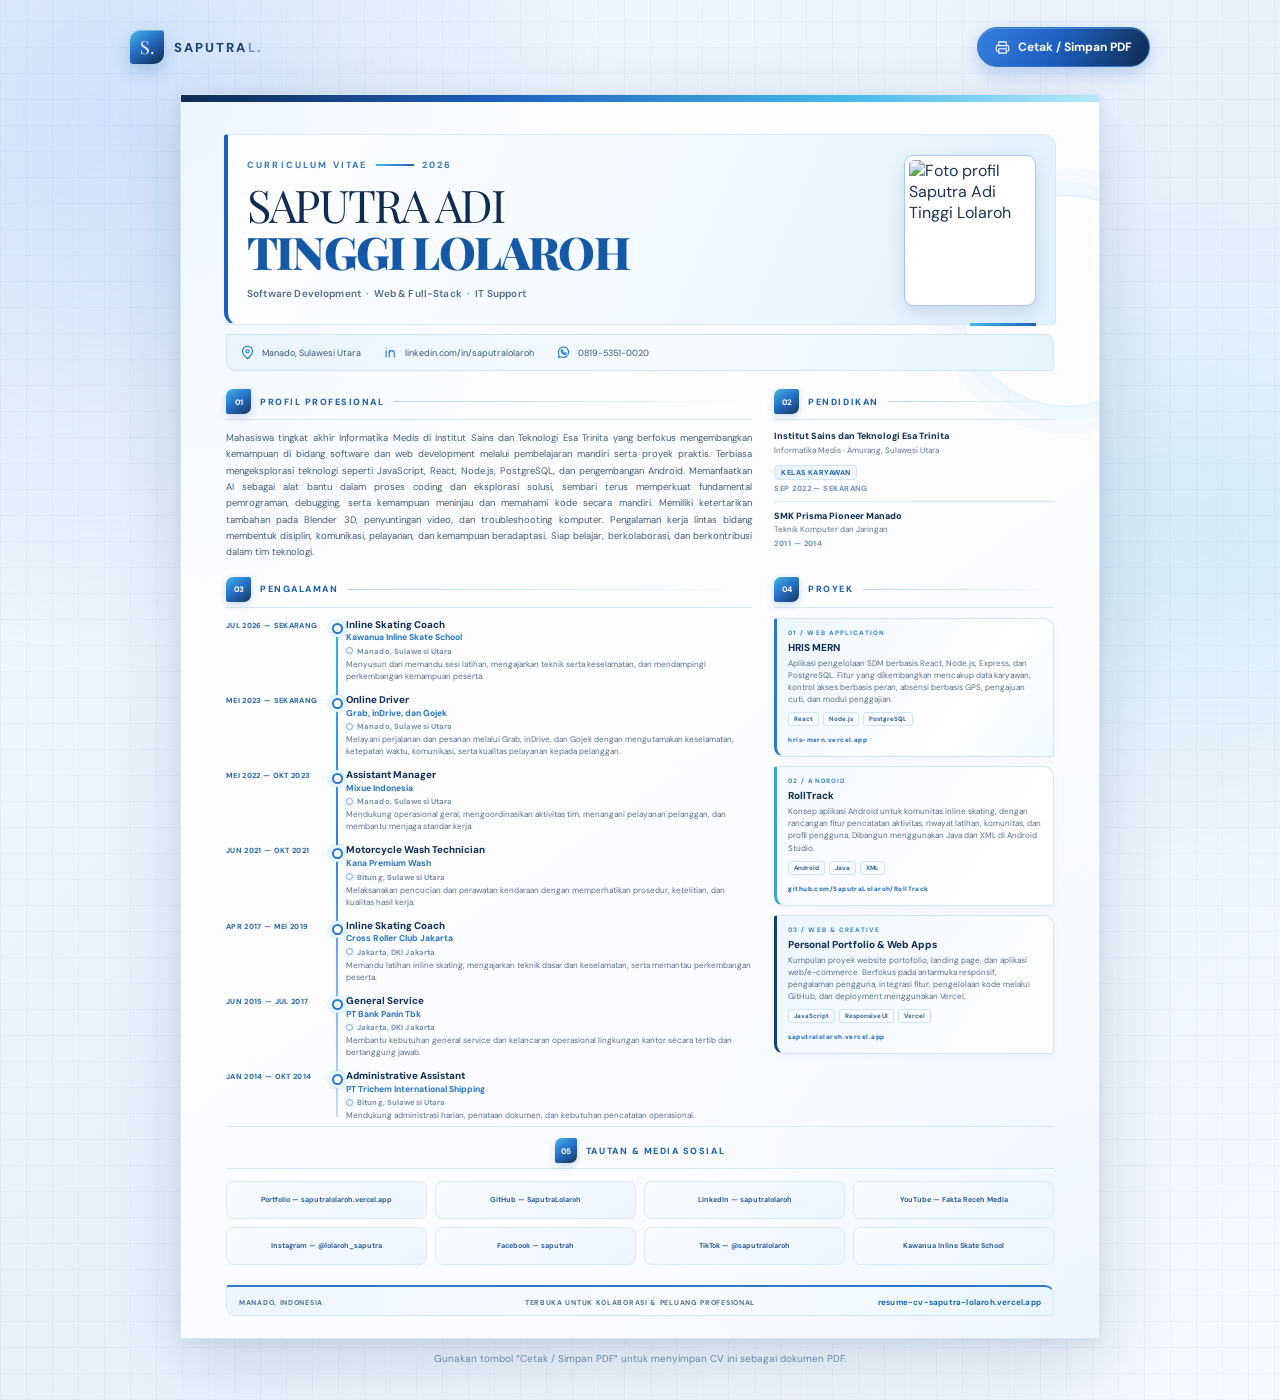
==== commit a2a85bde: "Refine CV content and professional copy" ====
--- a/cv.html
+++ b/cv.html
@@ -4,7 +4,7 @@
   <meta charset="utf-8">
   <meta name="viewport" content="width=device-width, initial-scale=1">
   <meta name="theme-color" content="#17345b">
-  <meta name="description" content="Curriculum Vitae Saputra Adi Tinggi Lolaroh — Software & Web Engineer, Full-Stack Developer, IT Support & Networking.">
+  <meta name="description" content="Curriculum Vitae Saputra Adi Tinggi Lolaroh — Software Development, Web &amp; Full-Stack, dan IT Support.">
   <title>CV — Saputra Adi Tinggi Lolaroh</title>
   <link rel="preconnect" href="https://fonts.googleapis.com">
   <link rel="preconnect" href="https://fonts.gstatic.com" crossorigin>
@@ -19,7 +19,7 @@
   <main class="cv-page">
     <article class="resume-sheet">
       <header class="resume-header">
-        <div class="identity"><p class="eyebrow">CURRICULUM VITAE <span></span> 2026</p><h1>SAPUTRA ADI<br><em>TINGGI LOLAROH</em></h1><p class="headline">Software &amp; Web Engineer <b>·</b> Full-Stack Developer <b>·</b> IT Support &amp; Networking</p></div>
+        <div class="identity"><p class="eyebrow">CURRICULUM VITAE <span></span> 2026</p><h1>SAPUTRA ADI<br><em>TINGGI LOLAROH</em></h1><p class="headline">Software Development <b>·</b> Web &amp; Full-Stack <b>·</b> IT Support</p></div>
         <div class="profile-photo"><img src="https://raw.githubusercontent.com/SaputraLolaroh/sancha-creative-marketing-portfolio/main/assets/images/foto%20profil.jpeg" alt="Foto profil Saputra Adi Tinggi Lolaroh"></div>
       </header>
       <div class="contact-strip">
@@ -30,7 +30,7 @@
       <div class="resume-body resume-body-single">
         <div class="main-column">
           <div class="intro-grid">
-          <section class="cv-section profile-section"><div class="section-label"><span>01</span> PROFIL PROFESIONAL</div><p>Mahasiswa tingkat akhir Informatika Medis di Institut Sains dan Teknologi Esa Trinita dengan minat pada komputer dan teknologi. Saya sedang mengembangkan kemampuan software engineering dan full-stack melalui belajar mandiri serta proyek nyata. AI menjadi alat bantu dalam proses belajar dan pengembangan; sekitar 70–80% penulisan kode pada banyak proyek saat ini masih dibantu AI. Saya terus memperkuat dasar pemrograman, debugging, dan kemampuan mengevaluasi kode secara mandiri. Saya juga mempelajari pengembangan Android, Blender 3D, penyuntingan video, serta troubleshooting dasar laptop. Pengalaman sebagai pelatih inline skating dan mitra pengemudi transportasi online membentuk disiplin, komunikasi, dan kemampuan beradaptasi. Terbuka untuk kesempatan belajar dan berkolaborasi di bidang teknologi, serta berkomitmen untuk terus berkembang dan memberikan kontribusi nyata.</p></section>
+          <section class="cv-section profile-section"><div class="section-label"><span>01</span> PROFIL PROFESIONAL</div><p>Mahasiswa tingkat akhir Informatika Medis di Institut Sains dan Teknologi Esa Trinita yang berfokus mengembangkan kemampuan di bidang software dan web development melalui pembelajaran mandiri serta proyek praktis. Terbiasa mengeksplorasi teknologi seperti JavaScript, React, Node.js, PostgreSQL, dan pengembangan Android. Memanfaatkan AI sebagai alat bantu dalam proses coding dan eksplorasi solusi, sembari terus memperkuat fundamental pemrograman, debugging, serta kemampuan meninjau dan memahami kode secara mandiri. Memiliki ketertarikan tambahan pada Blender 3D, penyuntingan video, dan troubleshooting komputer. Pengalaman kerja lintas bidang membentuk disiplin, komunikasi, pelayanan, dan kemampuan beradaptasi. Siap belajar, berkolaborasi, dan berkontribusi dalam tim teknologi.</p></section>
           <section class="cv-section education-section"><div class="section-label"><span>02</span> PENDIDIKAN</div><div class="education-list">
             <div class="education-item"><h3>Institut Sains dan Teknologi Esa Trinita</h3><p>Informatika Medis · Amurang, Sulawesi Utara</p><span class="education-mode">KELAS KARYAWAN</span><span>SEP 2022 — SEKARANG</span></div>
             <div class="education-item"><h3>SMK Prisma Pioneer Manado</h3><p>Teknik Komputer dan Jaringan</p><span>2011 — 2014</span></div>
@@ -38,18 +38,18 @@
           </div>
           <div class="experience-project-grid">
           <section class="cv-section"><div class="section-label"><span>03</span> PENGALAMAN</div><div class="timeline">
-            <div class="timeline-item"><div class="period">JUL 2026 — SEKARANG</div><div><h3>Inline Skating Coach</h3><h4>Kawanua Inline Skate School</h4><p class="job-location">Manado, Sulawesi Utara</p><p>Melatih dasar hingga pengembangan keterampilan inline skating, membangun disiplin latihan, serta mendampingi peserta dengan komunikasi yang jelas.</p></div></div>
-            <div class="timeline-item"><div class="period">MEI 2023 — SEKARANG</div><div><h3>Online Motorcycle Taxi Driver / Mitra Pengemudi</h3><h4>Grab, inDrive, dan Gojek</h4><p class="job-location">Manado, Sulawesi Utara</p><p>Melayani perjalanan dan pesanan pelanggan melalui platform Grab, inDrive, dan Gojek. Menjaga keselamatan berkendara, ketepatan waktu, komunikasi yang baik, serta memberikan pelayanan yang ramah dan bertanggung jawab.</p></div></div>
-            <div class="timeline-item"><div class="period">MEI 2022 — OKT 2023</div><div><h3>Assistant Manager</h3><h4>Mixue Indonesia</h4><p class="job-location">Manado, Sulawesi Utara</p><p>Mendukung operasional harian, koordinasi tim, pelayanan pelanggan, dan pengawasan standar kerja gerai.</p></div></div>
-            <div class="timeline-item"><div class="period">JUN 2021 — OKT 2021</div><div><h3>Motorcycle Wash Technician</h3><h4>Kana Premium Wash</h4><p class="job-location">Bitung, Sulawesi Utara</p><p>Melaksanakan proses pencucian dan perawatan kendaraan dengan memperhatikan kualitas hasil dan ketelitian kerja.</p></div></div>
-            <div class="timeline-item"><div class="period">APR 2017 — MEI 2019</div><div><h3>Inline Skating Coach</h3><h4>Cross Roller Club Jakarta</h4><p class="job-location">Jakarta, DKI Jakarta</p><p>Membimbing latihan inline skating, teknik dasar, keselamatan, dan perkembangan kemampuan peserta.</p></div></div>
-            <div class="timeline-item"><div class="period">JUN 2015 — JUL 2017</div><div><h3>General Service</h3><h4>PT Bank Panin Tbk</h4><p class="job-location">Jakarta, DKI Jakarta</p><p>Mendukung kebutuhan layanan umum dan operasional lingkungan kerja secara tertib dan bertanggung jawab.</p></div></div>
-            <div class="timeline-item"><div class="period">JAN 2014 — OKT 2014</div><div><h3>Administrative Assistant</h3><h4>PT Trichem International Shipping</h4><p class="job-location">Bitung, Sulawesi Utara</p><p>Membantu pekerjaan administrasi dan pengelolaan dokumen operasional.</p></div></div>
+            <div class="timeline-item"><div class="period">JUL 2026 — SEKARANG</div><div><h3>Inline Skating Coach</h3><h4>Kawanua Inline Skate School</h4><p class="job-location">Manado, Sulawesi Utara</p><p>Menyusun dan memandu sesi latihan, mengajarkan teknik serta keselamatan, dan mendampingi perkembangan kemampuan peserta.</p></div></div>
+            <div class="timeline-item"><div class="period">MEI 2023 — SEKARANG</div><div><h3>Online Driver</h3><h4>Grab, inDrive, dan Gojek</h4><p class="job-location">Manado, Sulawesi Utara</p><p>Melayani perjalanan dan pesanan melalui Grab, inDrive, dan Gojek dengan mengutamakan keselamatan, ketepatan waktu, komunikasi, serta kualitas pelayanan kepada pelanggan.</p></div></div>
+            <div class="timeline-item"><div class="period">MEI 2022 — OKT 2023</div><div><h3>Assistant Manager</h3><h4>Mixue Indonesia</h4><p class="job-location">Manado, Sulawesi Utara</p><p>Mendukung operasional gerai, mengoordinasikan aktivitas tim, menangani pelayanan pelanggan, dan membantu menjaga standar kerja.</p></div></div>
+            <div class="timeline-item"><div class="period">JUN 2021 — OKT 2021</div><div><h3>Motorcycle Wash Technician</h3><h4>Kana Premium Wash</h4><p class="job-location">Bitung, Sulawesi Utara</p><p>Melaksanakan pencucian dan perawatan kendaraan dengan memperhatikan prosedur, ketelitian, dan kualitas hasil kerja.</p></div></div>
+            <div class="timeline-item"><div class="period">APR 2017 — MEI 2019</div><div><h3>Inline Skating Coach</h3><h4>Cross Roller Club Jakarta</h4><p class="job-location">Jakarta, DKI Jakarta</p><p>Memandu latihan inline skating, mengajarkan teknik dasar dan keselamatan, serta memantau perkembangan peserta.</p></div></div>
+            <div class="timeline-item"><div class="period">JUN 2015 — JUL 2017</div><div><h3>General Service</h3><h4>PT Bank Panin Tbk</h4><p class="job-location">Jakarta, DKI Jakarta</p><p>Membantu kebutuhan general service dan kelancaran operasional lingkungan kantor secara tertib dan bertanggung jawab.</p></div></div>
+            <div class="timeline-item"><div class="period">JAN 2014 — OKT 2014</div><div><h3>Administrative Assistant</h3><h4>PT Trichem International Shipping</h4><p class="job-location">Bitung, Sulawesi Utara</p><p>Mendukung administrasi harian, penataan dokumen, dan kebutuhan pencatatan operasional.</p></div></div>
           </div></section>
           <section class="cv-section projects"><div class="section-label"><span>04</span> PROYEK</div><div class="project-list">
-            <div class="project-card"><span class="project-index">01 / WEB APPLICATION</span><h3>HRIS MERN</h3><p>Aplikasi human resources berbasis React, Node.js, Express, dan PostgreSQL. Mencakup pengelolaan karyawan, hak akses berbasis peran, absensi berbasis lokasi GPS, pengajuan cuti, serta laporan penggajian.</p><div class="project-tags"><span>React</span><span>Node.js</span><span>PostgreSQL</span></div><a href="https://hris-mern.vercel.app/" target="_blank" rel="noopener noreferrer">hris-mern.vercel.app</a></div>
-            <div class="project-card"><span class="project-index">02 / ANDROID</span><h3>RollTrack</h3><p>Konsep aplikasi komunitas inline skating dengan pencatatan aktivitas, riwayat latihan, komunitas, dan profil pengguna. Dikembangkan menggunakan Java dan XML di Android Studio.</p><div class="project-tags"><span>Android</span><span>Java</span><span>XML</span></div><a href="https://github.com/SaputraLolaroh/RollTrack" target="_blank" rel="noopener noreferrer">github.com/SaputraLolaroh/RollTrack</a></div>
-            <div class="project-card"><span class="project-index">03 / WEB &amp; CREATIVE</span><h3>Personal Portfolio &amp; Web Apps</h3><p>Serangkaian website portofolio, landing page, dan eksperimen aplikasi web/e-commerce. Berfokus pada desain responsif, pengalaman pengguna, integrasi layanan, serta deployment menggunakan GitHub dan Vercel.</p><div class="project-tags"><span>JavaScript</span><span>Responsive UI</span><span>Vercel</span></div><a href="https://saputralolaroh.vercel.app/" target="_blank" rel="noopener noreferrer">saputralolaroh.vercel.app</a></div>
+            <div class="project-card"><span class="project-index">01 / WEB APPLICATION</span><h3>HRIS MERN</h3><p>Aplikasi pengelolaan SDM berbasis React, Node.js, Express, dan PostgreSQL. Fitur yang dikembangkan mencakup data karyawan, kontrol akses berbasis peran, absensi berbasis GPS, pengajuan cuti, dan modul penggajian.</p><div class="project-tags"><span>React</span><span>Node.js</span><span>PostgreSQL</span></div><a href="https://hris-mern.vercel.app/" target="_blank" rel="noopener noreferrer">hris-mern.vercel.app</a></div>
+            <div class="project-card"><span class="project-index">02 / ANDROID</span><h3>RollTrack</h3><p>Konsep aplikasi Android untuk komunitas inline skating, dengan rancangan fitur pencatatan aktivitas, riwayat latihan, komunitas, dan profil pengguna. Dibangun menggunakan Java dan XML di Android Studio.</p><div class="project-tags"><span>Android</span><span>Java</span><span>XML</span></div><a href="https://github.com/SaputraLolaroh/RollTrack" target="_blank" rel="noopener noreferrer">github.com/SaputraLolaroh/RollTrack</a></div>
+            <div class="project-card"><span class="project-index">03 / WEB &amp; CREATIVE</span><h3>Personal Portfolio &amp; Web Apps</h3><p>Kumpulan proyek website portofolio, landing page, dan aplikasi web/e-commerce. Berfokus pada antarmuka responsif, pengalaman pengguna, integrasi fitur, pengelolaan kode melalui GitHub, dan deployment menggunakan Vercel.</p><div class="project-tags"><span>JavaScript</span><span>Responsive UI</span><span>Vercel</span></div><a href="https://saputralolaroh.vercel.app/" target="_blank" rel="noopener noreferrer">saputralolaroh.vercel.app</a></div>
           </div></section>
           </div>
 
--- a/assets/css/cv.css
+++ b/assets/css/cv.css
@@ -1238,33 +1238,78 @@
   }
 }
 
-
-/* A4 closing detail — use the remaining lower whitespace as a deliberate design area */
-@media print{
-  .resume-sheet:after{
-    content:"TECHNOLOGY  /  ENGINEERING  /  CREATIVE DEVELOPMENT";
+/* Anchor the contact footer to the bottom edge of the A4 print layout */
+@media print{
+  .resume-sheet{
     display:flex!important;
-    position:absolute!important;
-    left:11mm!important;
-    right:11mm!important;
-    bottom:5mm!important;
-    top:auto!important;
-    width:auto!important;
-    height:10mm!important;
-    box-sizing:border-box!important;
-    align-items:center!important;
-    justify-content:center!important;
-    border-top:.35mm solid #d7e6f7!important;
-    border-bottom:.35mm solid #e5eef9!important;
-    border-radius:0!important;
-    background:
-      linear-gradient(90deg,rgba(232,243,255,0) 0%,rgba(232,243,255,.82) 18%,rgba(242,248,255,.96) 50%,rgba(232,243,255,.82) 82%,rgba(232,243,255,0) 100%)!important;
-    box-shadow:none!important;
-    color:#7898bf!important;
-    font:800 5.2pt 'DM Sans',Arial,sans-serif!important;
-    letter-spacing:.22em!important;
-    text-align:center!important;
-    pointer-events:none!important;
-    z-index:0!important;
-  }
-}
+    flex-direction:column!important;
+  }
+  .resume-sheet>.resume-footer{
+    flex:0 0 auto!important;
+    margin-top:auto!important;
+  }
+}
+
+/* Social links — balanced full-width contact grid */
+.cv-section:has(>.social-heading){
+  margin-top:1mm;
+  padding:3mm 0 1mm;
+  border-top:1px solid #dce8f7;
+}
+.social-heading{
+  margin-bottom:3mm!important;
+}
+.cv-links{
+  display:grid!important;
+  grid-template-columns:repeat(4,minmax(0,1fr))!important;
+  gap:2.2mm!important;
+  align-items:stretch;
+  justify-items:stretch!important;
+  text-align:center;
+}
+.cv-links a{
+  display:flex!important;
+  align-items:center;
+  justify-content:center!important;
+  min-height:10mm;
+  width:100%;
+  box-sizing:border-box;
+  padding:2mm 1.5mm;
+  border:1px solid #dce9f8;
+  border-radius:2mm;
+  background:linear-gradient(145deg,#f8fbff 0%,#edf5ff 100%);
+  color:#315f99!important;
+  font-size:7.2px;
+  font-weight:700;
+  line-height:1.35;
+  text-align:center!important;
+  overflow-wrap:anywhere;
+  transition:background .2s ease,border-color .2s ease;
+}
+.cv-links a:hover{
+  background:#e6f1ff;
+  border-color:#a9c8ed;
+  text-decoration:none!important;
+}
+@media(max-width:700px){
+  .cv-section:has(>.social-heading){padding-top:12px}
+  .cv-links{grid-template-columns:repeat(2,minmax(0,1fr))!important;gap:8px!important}
+  .cv-links a{min-height:48px;padding:9px 7px;font-size:10px}
+}
+@media print{
+  .cv-section:has(>.social-heading){margin-top:1mm;padding:2mm 0 0;border-top:.25mm solid #dce8f7}
+  .social-heading{margin-bottom:2mm!important}
+  .cv-links{grid-template-columns:repeat(4,minmax(0,1fr))!important;gap:1.4mm!important}
+  .cv-links a{
+    min-height:9mm;
+    padding:1.3mm 1mm;
+    border:.25mm solid #dce8f7;
+    border-radius:1.2mm;
+    background:#f3f8ff!important;
+    color:#315f99!important;
+    font-size:5.6pt;
+    line-height:1.25;
+    -webkit-print-color-adjust:exact;
+    print-color-adjust:exact;
+  }
+}
